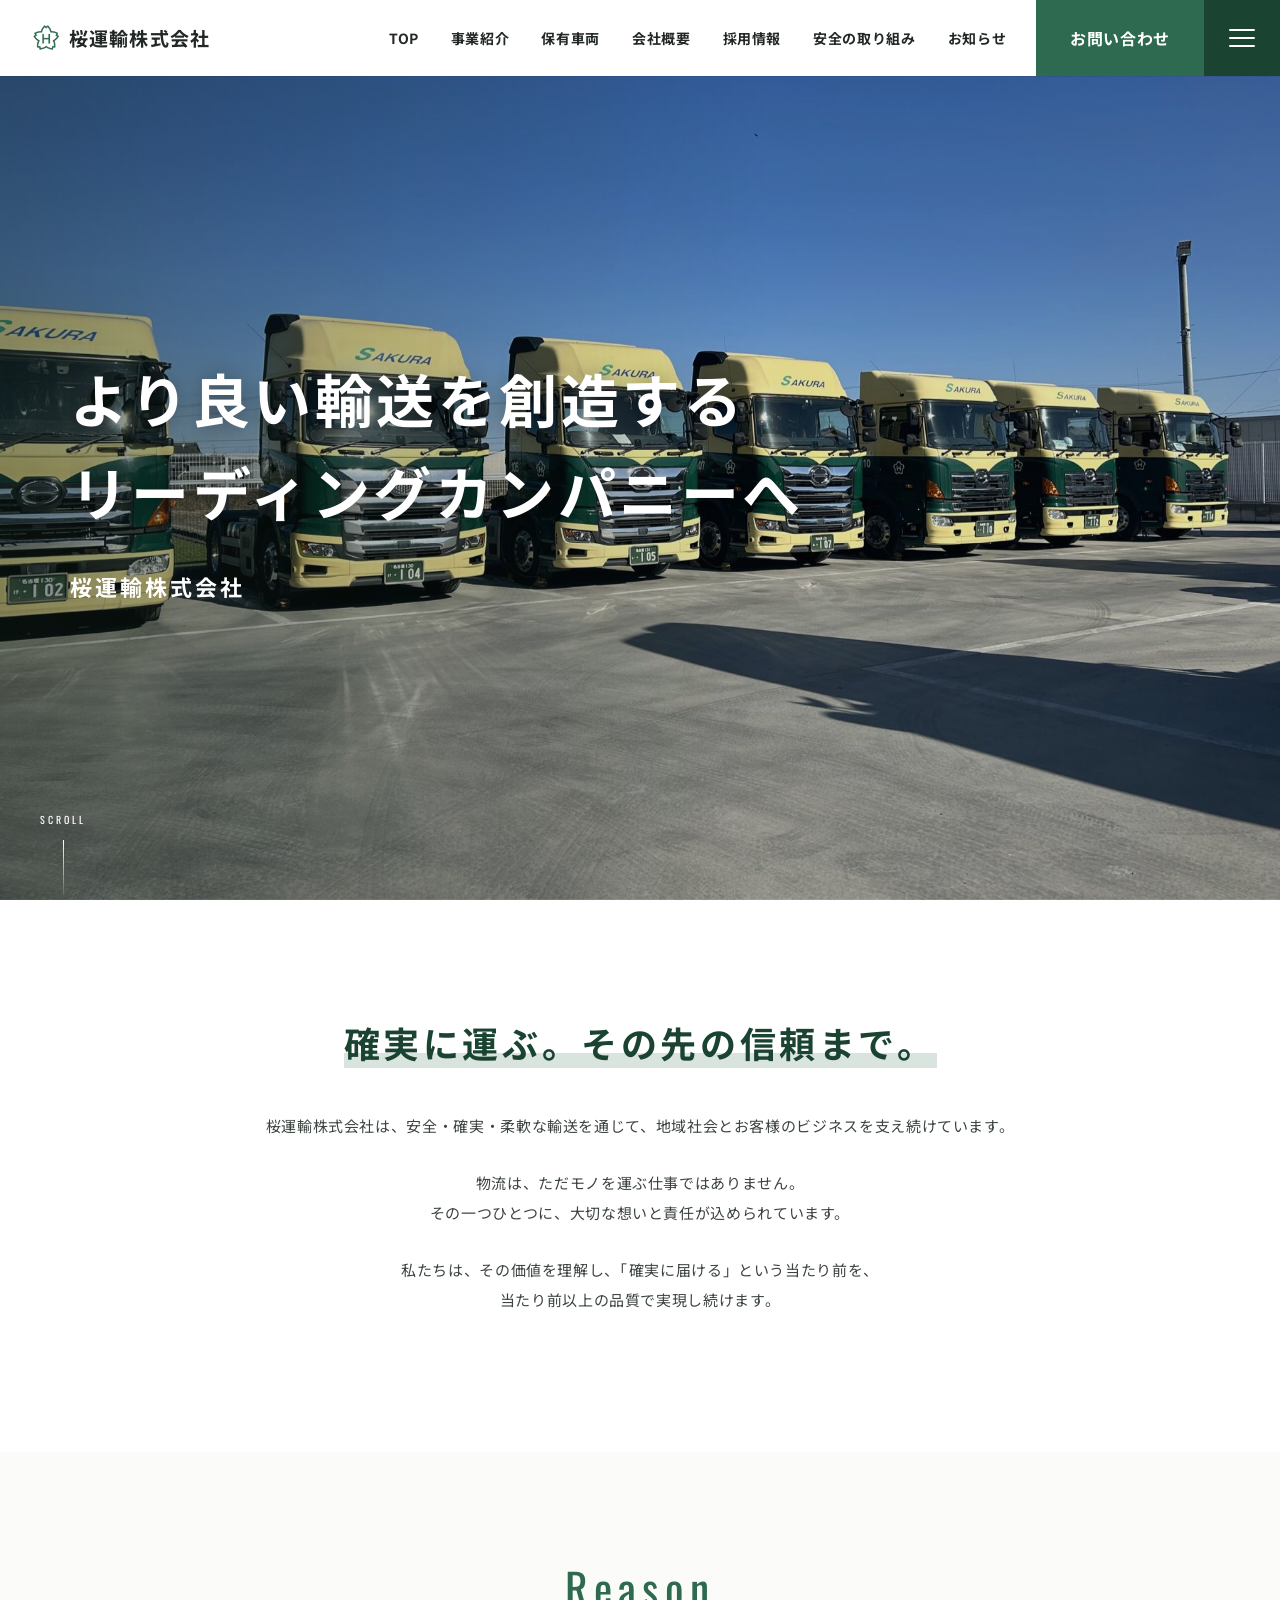
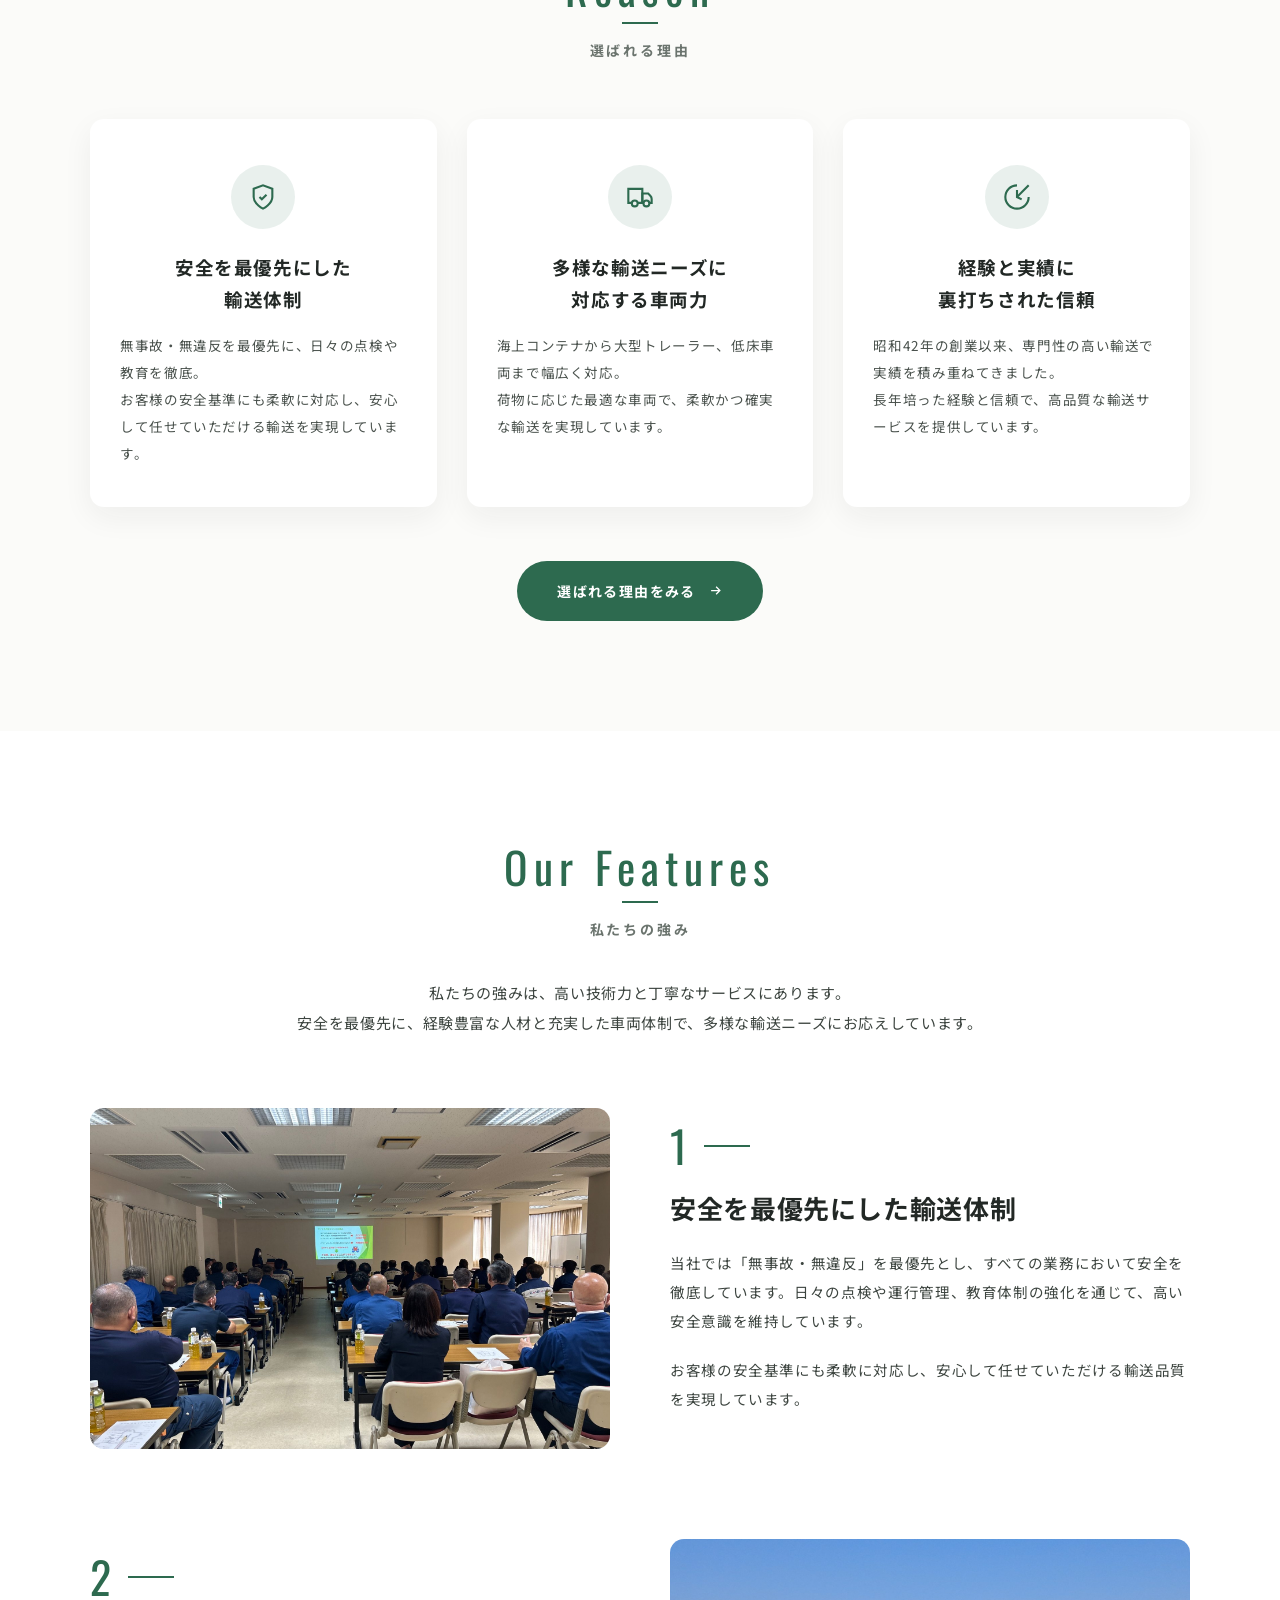
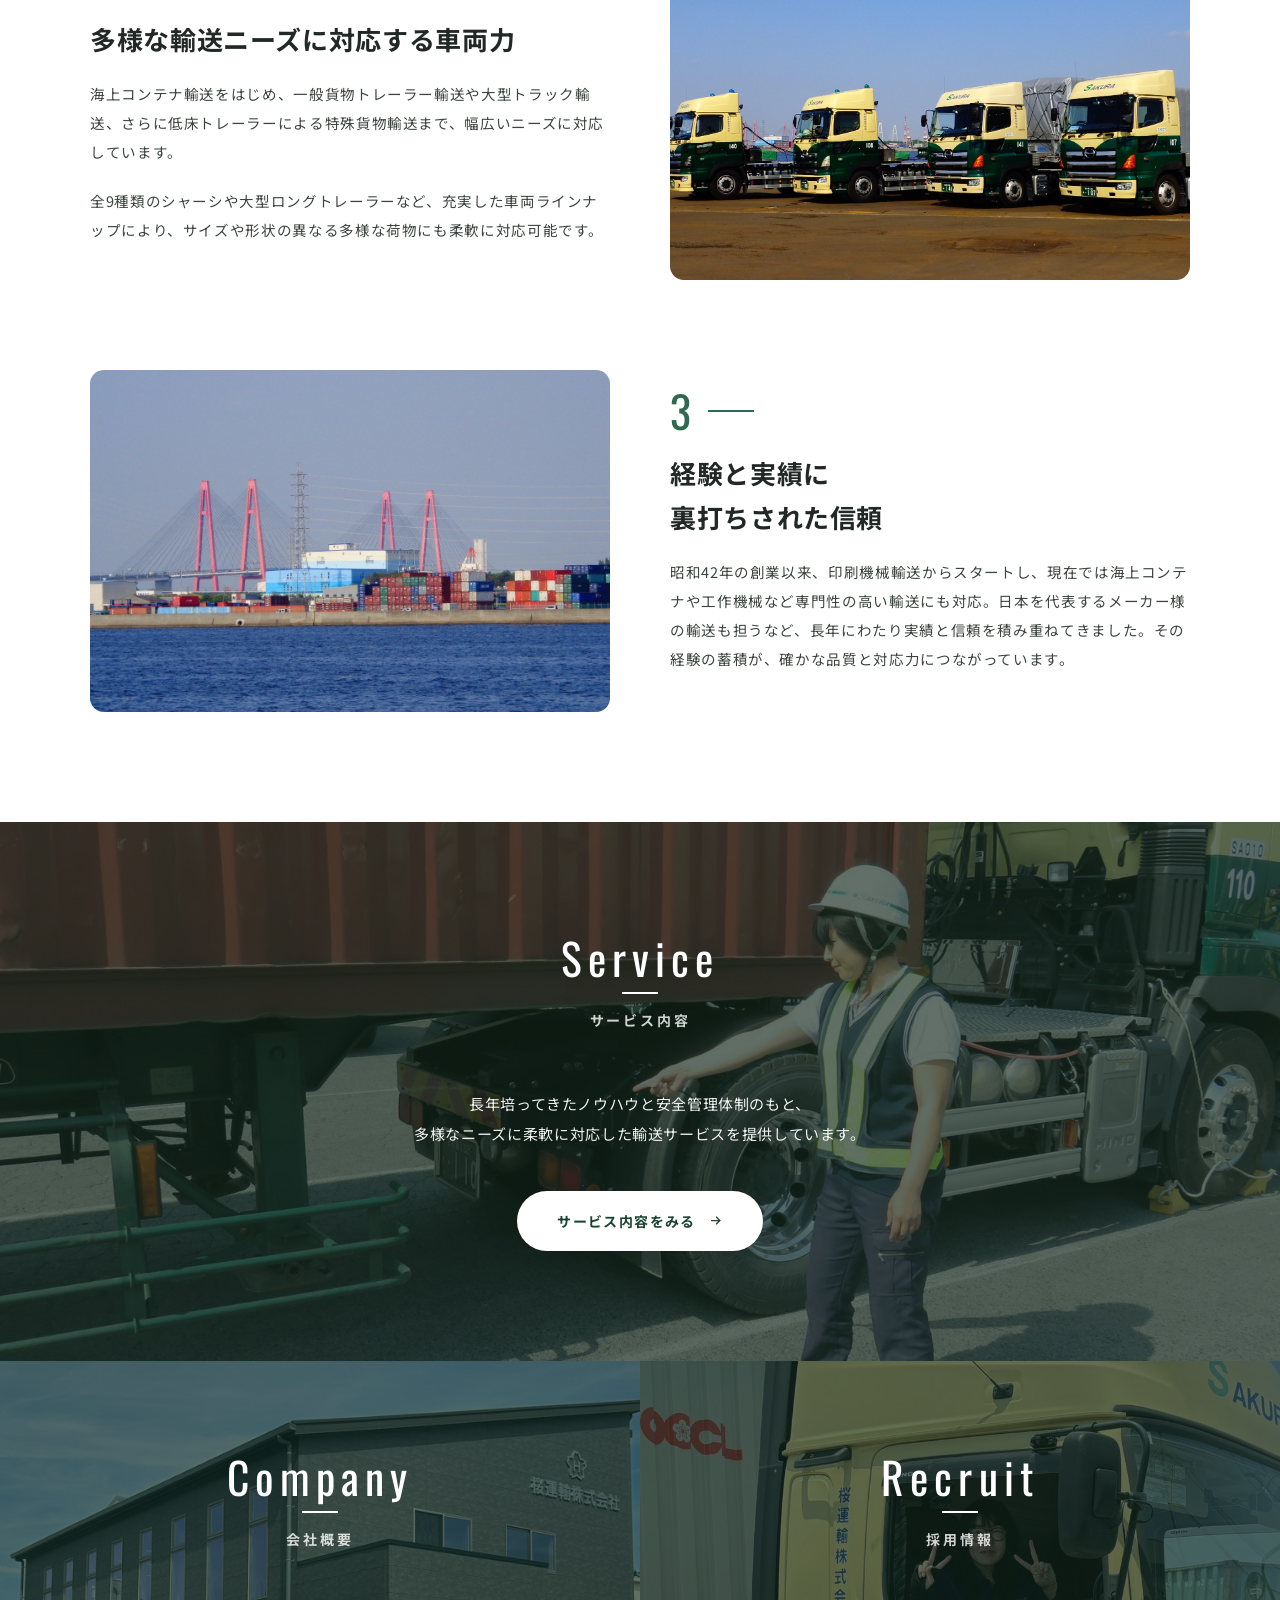
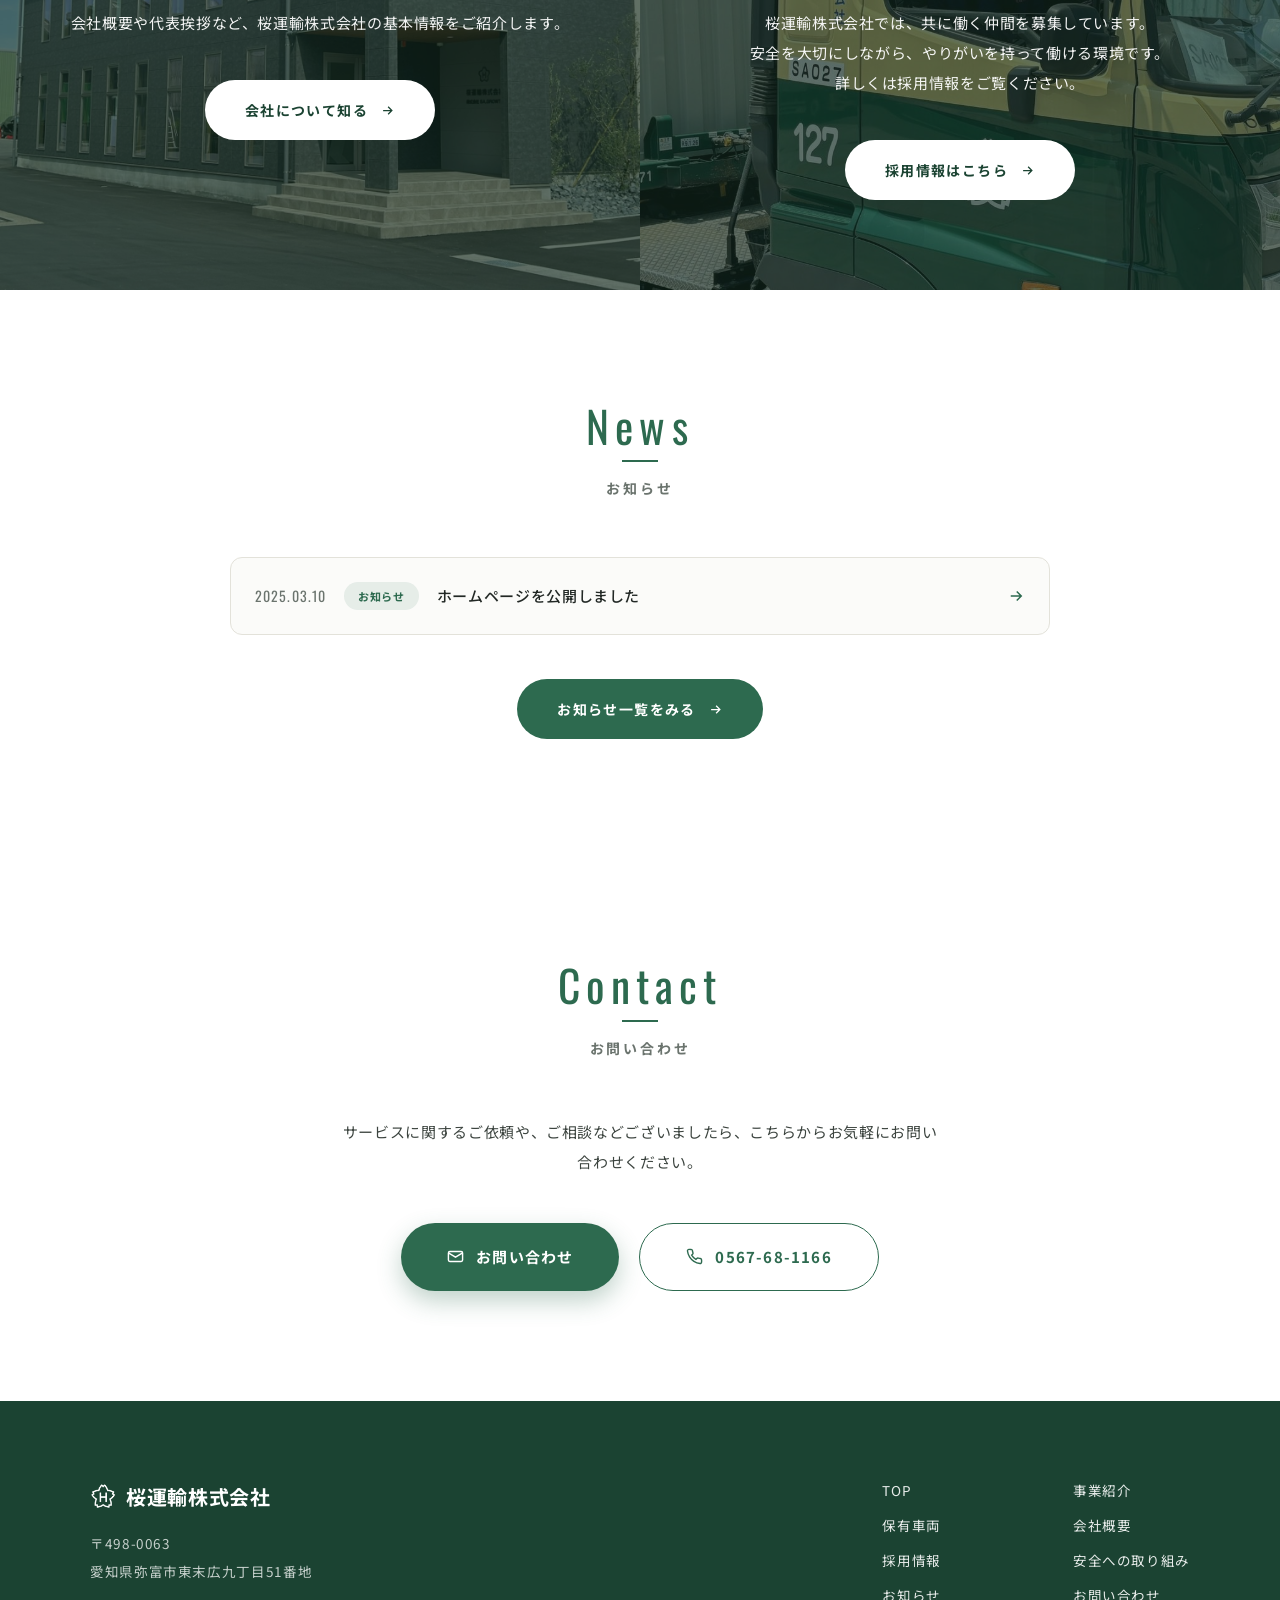
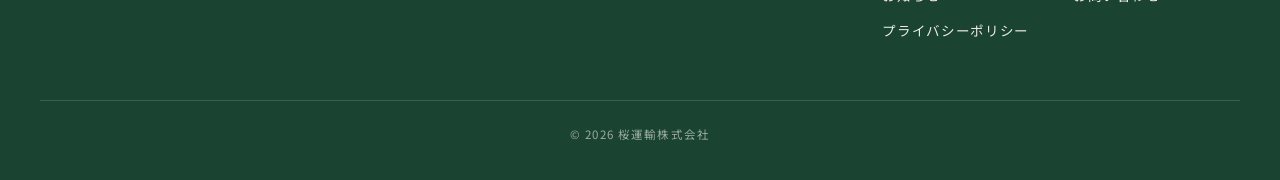
==== index.html @ 13b061db "お知らせSEO最適化・プライバシーポリシー・お問い合わせフォーム連携を追加 - お知らせを個別記事ページ化（news/）し、NewsArticle構造化データを付与 - news.htmlを記事一覧に" ====
<!DOCTYPE html>
<html lang="ja">
<head>
<meta charset="UTF-8">
<meta name="viewport" content="width=device-width, initial-scale=1.0">
<meta name="description" content="愛知県弥富市の桜運輸株式会社。海上コンテナ輸送を中心に、特殊輸送・トレーラー輸送・ミキサー輸送まで、安全・確実な輸送サービスを提供します。">
<link rel="icon" type="image/png" href="assets/img/logo_sakura.png">
<title>桜運輸株式会社｜愛知県弥富市の海上コンテナ・貨物輸送</title>
<link rel="preconnect" href="https://fonts.googleapis.com">
<link rel="preconnect" href="https://fonts.gstatic.com" crossorigin>
<link href="https://fonts.googleapis.com/css2?family=Noto+Sans+JP:wght@400;500;700&family=Oswald:wght@400;500&display=swap" rel="stylesheet">
<!-- ▼SEO：ドメイン確定後、https://sakura-unyu.co.jp を実ドメインに一括置換してください -->
<link rel="canonical" href="https://sakura-unyu.co.jp/">
<meta property="og:type" content="website">
<meta property="og:site_name" content="桜運輸株式会社">
<meta property="og:title" content="桜運輸株式会社｜愛知県弥富市の海上コンテナ・貨物輸送">
<meta property="og:description" content="愛知県弥富市の桜運輸株式会社。海上コンテナ輸送を中心に、特殊輸送・トレーラー輸送・ミキサー輸送まで、安全・確実な輸送サービスを提供します。">
<meta property="og:url" content="https://sakura-unyu.co.jp/">
<meta property="og:image" content="https://sakura-unyu.co.jp/assets/img/slide1.jpg">
<meta name="twitter:card" content="summary_large_image">
<script type="application/ld+json">
{
  "@context": "https://schema.org",
  "@type": "LocalBusiness",
  "@id": "https://sakura-unyu.co.jp/#business",
  "name": "桜運輸株式会社",
  "alternateName": "SAKURA TRANSPORT",
  "url": "https://sakura-unyu.co.jp/",
  "logo": "https://sakura-unyu.co.jp/assets/img/logo_sakura.png",
  "image": "https://sakura-unyu.co.jp/assets/img/slide1.jpg",
  "telephone": "+81-567-68-1166",
  "foundingDate": "1967-05",
  "description": "愛知県弥富市の運送会社。海上コンテナ輸送を中心に、特殊輸送・トレーラー輸送・コンクリートミキサー輸送まで、安全・確実な輸送サービスを提供します。",
  "address": {
    "@type": "PostalAddress",
    "postalCode": "498-0063",
    "addressRegion": "愛知県",
    "addressLocality": "弥富市",
    "streetAddress": "東末広九丁目51番地",
    "addressCountry": "JP"
  },
  "areaServed": ["東海", "関東", "関西"],
  "knowsAbout": ["海上コンテナ輸送", "トレーラー輸送", "一般貨物輸送", "コンクリートミキサー輸送"]
}
</script>
<script type="application/ld+json">
{
  "@context": "https://schema.org",
  "@type": "WebSite",
  "name": "桜運輸株式会社",
  "url": "https://sakura-unyu.co.jp/"
}
</script>
<style>
:root{
  --green:#2d6a4f;
  --green-deep:#1b4332;
  --ink:#222825;
  --gray:#6b746e;
  --bg:#fbfbf9;
  --sans:"Noto Sans JP","Hiragino Kaku Gothic ProN",sans-serif;
  --en:"Oswald",sans-serif;
}
*{margin:0;padding:0;box-sizing:border-box}
html{scroll-behavior:smooth}
body{font-family:var(--sans);color:var(--ink);background:var(--bg);line-height:2;letter-spacing:.04em;overflow-x:hidden}
img{max-width:100%;display:block}
a{color:inherit;text-decoration:none}
ul{list-style:none}

/* ============ 読み込み時のオープニング演出 ============
   写真7枚の高速モンタージュ → 桜マーク＋社名の文字アニメ → 上へスライドして本編へ
   （--t はロゴ演出の開始時刻。2回目以降は .op-short で写真を飛ばして短縮再生） */
.opening{--t:3.85s;position:fixed;inset:0;z-index:1000;background:var(--green-deep);display:grid;place-items:center;overflow:hidden;cursor:pointer;transition:transform .9s cubic-bezier(.77,0,.18,1) .15s}
.opening.done{transform:translateY(-100%)}
.op-slides{position:absolute;inset:0}
.op-slides img{position:absolute;inset:0;width:100%;height:100%;object-fit:cover;opacity:0;animation:op-cut .62s cubic-bezier(.3,0,.4,1) both}
.op-slides::after{content:"";position:absolute;inset:0;background:rgba(10,25,17,.3)}
.op-slides img:nth-child(1){animation-delay:.15s}
.op-slides img:nth-child(2){animation-delay:.65s}
.op-slides img:nth-child(3){animation-delay:1.15s}
.op-slides img:nth-child(4){animation-delay:1.65s}
.op-slides img:nth-child(5){animation-delay:2.15s}
.op-slides img:nth-child(6){animation-delay:2.65s}
.op-slides img:nth-child(7){animation-delay:3.15s}
@keyframes op-cut{0%{opacity:0;transform:scale(1.07)}12%{opacity:1}88%{opacity:1;transform:scale(1)}100%{opacity:0}}
.op-brand{position:relative;z-index:2;text-align:center;color:#fff}
.op-mark{width:clamp(72px,10vw,110px);height:auto;margin:0 auto 18px;opacity:0;animation:op-mark .8s cubic-bezier(.34,1.45,.4,1) calc(var(--t)) both}
@keyframes op-mark{from{opacity:0;transform:scale(.2) rotate(-150deg)}to{opacity:1;transform:scale(1) rotate(0deg)}}
.op-brand .en{font-family:var(--en);font-size:13px;letter-spacing:.55em;display:block;margin-bottom:12px;color:rgba(255,255,255,.75);opacity:0;animation:op-en 1s calc(var(--t) + .85s) both}
@keyframes op-en{from{opacity:0;letter-spacing:.95em}to{opacity:1;letter-spacing:.55em}}
.op-brand .ja{font-size:clamp(24px,3.6vw,38px);font-weight:700;letter-spacing:.18em;display:block;overflow:hidden}
.op-brand .ja i{font-style:normal;display:inline-block;transform:translateY(120%);animation:op-rise .7s cubic-bezier(.22,1,.36,1) both}
.op-brand .ja i:nth-child(1){animation-delay:calc(var(--t) + .30s)}
.op-brand .ja i:nth-child(2){animation-delay:calc(var(--t) + .37s)}
.op-brand .ja i:nth-child(3){animation-delay:calc(var(--t) + .44s)}
.op-brand .ja i:nth-child(4){animation-delay:calc(var(--t) + .51s)}
.op-brand .ja i:nth-child(5){animation-delay:calc(var(--t) + .58s)}
.op-brand .ja i:nth-child(6){animation-delay:calc(var(--t) + .65s)}
.op-brand .ja i:nth-child(7){animation-delay:calc(var(--t) + .72s)}
@keyframes op-rise{to{transform:translateY(0)}}
.op-brand .bar{width:0;height:2px;background:#fff;margin:20px auto 0;animation:op-bar .9s cubic-bezier(.22,1,.36,1) calc(var(--t) + 1.15s) both}
@keyframes op-bar{to{width:150px}}
.opening.done .op-brand{animation:op-out .4s forwards}
@keyframes op-out{to{opacity:0}}
.op-skip{position:absolute;right:26px;bottom:22px;z-index:3;font-family:var(--en);font-size:10px;letter-spacing:.3em;color:rgba(255,255,255,.55);opacity:0;animation:op-en 1s 1.2s forwards}
/* 同一セッション2回目以降：写真モンタージュを省略した短縮版 */
.opening.op-short{--t:.15s}
.opening.op-short .op-slides{display:none}

/* ============ ページ遷移カーテン ============ */
.curtain{position:fixed;inset:0;z-index:990;pointer-events:none;display:grid;place-items:center}
.curtain::before{content:"";position:absolute;inset:0;background:var(--green-deep);transform:scaleY(0);transform-origin:bottom}
.curtain .mark{position:relative;color:#fff;font-size:26px;font-weight:700;letter-spacing:.3em;opacity:0}
.curtain.play{pointer-events:auto}
.curtain.play::before{animation:cur-in .55s cubic-bezier(.77,0,.18,1) forwards,cur-out .55s cubic-bezier(.77,0,.18,1) .75s forwards}
.curtain.play .mark{animation:mark-in .4s .35s forwards,op-out .3s .85s forwards}
@keyframes cur-in{to{transform:scaleY(1);transform-origin:bottom}}
@keyframes cur-out{from{transform:scaleY(1);transform-origin:top}to{transform:scaleY(0);transform-origin:top}}
@keyframes mark-in{from{opacity:0;transform:translateY(14px)}to{opacity:1;transform:none}}

/* ============ ヘッダー（元と同じ白ヘッダー＋動きだけ追加） ============ */
.header{position:fixed;top:0;left:0;right:0;z-index:100;display:flex;align-items:center;justify-content:space-between;background:#fff;height:76px;padding-left:32px;box-shadow:0 1px 0 rgba(0,0,0,.06);transform:translateY(-100%);transition:height .35s}
body.loaded .header{animation:hd-in .7s cubic-bezier(.22,1,.36,1) .75s forwards}
@keyframes hd-in{to{transform:none}}
.header.shrink{height:62px}
.brand{font-size:19px;font-weight:700;letter-spacing:.06em}
.gnav{display:flex;align-items:center;height:100%}
.gnav a:not(.cta){font-size:14px;font-weight:700;padding:0 16px;position:relative;height:100%;display:flex;align-items:center;transition:color .3s}
.gnav a:not(.cta)::after{content:"";position:absolute;left:16px;right:16px;bottom:16px;height:2px;background:var(--green);transform:scaleX(0);transform-origin:right;transition:transform .35s cubic-bezier(.22,1,.36,1)}
.gnav a:not(.cta):hover{color:var(--green)}
.gnav a:not(.cta):hover::after{transform:scaleX(1);transform-origin:left}
.gnav .cta{display:flex;align-items:center;height:100%;background:var(--green);color:#fff;font-weight:700;padding:0 34px;margin-left:14px;position:relative;overflow:hidden}
.gnav .cta span{position:relative;z-index:1}
.gnav .cta::before{content:"";position:absolute;inset:0;background:var(--green-deep);transform:scaleX(0);transform-origin:right;transition:transform .4s cubic-bezier(.22,1,.36,1)}
.gnav .cta:hover::before{transform:scaleX(1);transform-origin:left}
@media(max-width:1080px){.gnav a:not(.cta){display:none}}

/* ============ ハンバーガーメニュー（全画面ドロワー） ============ */
.menu-btn{width:76px;height:100%;flex:0 0 auto;background:var(--green-deep);border:none;cursor:pointer;position:relative;z-index:210;display:grid;place-items:center}
.menu-btn .bars{width:26px;height:18px;position:relative}
.menu-btn .bars span{position:absolute;left:0;width:100%;height:2px;background:#fff;border-radius:2px;transition:transform .35s cubic-bezier(.22,1,.36,1),opacity .25s,top .35s}
.menu-btn .bars span:nth-child(1){top:0}
.menu-btn .bars span:nth-child(2){top:8px}
.menu-btn .bars span:nth-child(3){top:16px}
body.menu-open .menu-btn .bars span:nth-child(1){top:8px;transform:rotate(45deg)}
body.menu-open .menu-btn .bars span:nth-child(2){opacity:0}
body.menu-open .menu-btn .bars span:nth-child(3){top:8px;transform:rotate(-45deg)}
.mnav{position:fixed;inset:0;z-index:205;background:var(--green-deep);display:grid;place-items:center;opacity:0;pointer-events:none;transition:opacity .45s}
body.menu-open .mnav{opacity:1;pointer-events:auto}
.mnav nav{display:grid;grid-template-columns:repeat(2,auto);gap:30px 72px;font-size:18px;font-weight:700;color:#fff;letter-spacing:.06em}
.mnav nav a{opacity:0;transform:translateY(16px);transition:opacity .5s cubic-bezier(.22,1,.36,1),transform .5s cubic-bezier(.22,1,.36,1),color .3s}
body.menu-open .mnav nav a{opacity:1;transform:none}
.mnav nav a:nth-child(2n){transition-delay:.08s}
.mnav nav a:hover{color:#9fd4b4}
@media(max-width:480px){.mnav nav{gap:24px 44px;font-size:16px}}

/* ============ ヒーロー（元と同じ写真・同じコピー） ============ */
.hero{position:relative;height:100svh;min-height:600px;overflow:hidden;display:flex;align-items:center}
.hero__bg{position:absolute;inset:0;background:url("assets/img/slide1.jpg") center/cover no-repeat;transform:scale(1.12)}
body.loaded .hero__bg{animation:kenburns 8s cubic-bezier(.22,1,.36,1) .6s forwards}
@keyframes kenburns{to{transform:scale(1)}}
.hero::after{content:"";position:absolute;inset:0;background:linear-gradient(to right,rgba(15,30,22,.5),rgba(15,30,22,.12) 60%)}
.hero__inner{position:relative;z-index:2;color:#fff;padding:60px 40px 0;max-width:1220px;margin:0 auto;width:100%}
.hero h1{font-size:clamp(30px,4.8vw,58px);font-weight:700;line-height:1.6;letter-spacing:.06em;text-shadow:0 2px 22px rgba(0,0,0,.4)}
.hero h1 .line{display:block;overflow:hidden}
.hero h1 .line span{display:inline-block;transform:translateY(112%);}
body.loaded .hero h1 .line:nth-child(1) span{animation:rise 1s cubic-bezier(.22,1,.36,1) 1.05s forwards}
body.loaded .hero h1 .line:nth-child(2) span{animation:rise 1s cubic-bezier(.22,1,.36,1) 1.22s forwards}
@keyframes rise{to{transform:translateY(0)}}
.hero__co{margin-top:26px;font-size:clamp(16px,1.8vw,22px);font-weight:700;letter-spacing:.14em;opacity:0}
body.loaded .hero__co{animation:fade-up 1s 1.6s forwards}
@keyframes fade-up{from{opacity:0;transform:translateY(18px)}to{opacity:1;transform:none}}
.hero__scroll{position:absolute;left:40px;bottom:0;z-index:3;color:#fff;font-family:var(--en);font-size:10px;letter-spacing:.3em;display:flex;flex-direction:column;align-items:center;gap:10px;opacity:0}
body.loaded .hero__scroll{animation:fade-up 1s 2s forwards}
.hero__scroll::after{content:"";width:1px;height:60px;background:linear-gradient(#fff,transparent);animation:scr 2.2s 2s infinite}
@keyframes scr{0%{transform:scaleY(0);transform-origin:top}45%{transform:scaleY(1);transform-origin:top}55%{transform:scaleY(1);transform-origin:bottom}100%{transform:scaleY(0);transform-origin:bottom}}

/* ============ 共通 ============ */
.section{padding:110px 40px}
.wrap{max-width:1100px;margin:0 auto}
.label{text-align:center;margin-bottom:54px}
.label .en{font-family:var(--en);font-size:clamp(30px,3.4vw,44px);letter-spacing:.14em;color:var(--green);display:block;line-height:1.2}
.label .ja{font-size:14px;font-weight:700;letter-spacing:.2em;color:var(--gray);display:inline-block;margin-top:8px;position:relative;padding-top:14px}
.label .ja::before{content:"";position:absolute;top:0;left:50%;transform:translateX(-50%);width:36px;height:2px;background:var(--green)}
.more{display:inline-flex;align-items:center;gap:12px;font-size:14px;font-weight:700;letter-spacing:.1em;color:#fff;background:var(--green);padding:16px 40px;border-radius:999px;position:relative;overflow:hidden;transition:box-shadow .3s,transform .3s}
.more:hover{transform:translateY(-3px);box-shadow:0 12px 26px rgba(45,106,79,.35)}
.more .ic{display:inline-flex;transition:transform .3s}
.more:hover .ic{transform:translateX(5px)}
.more svg{width:15px;height:15px}
/* スクロール連動表示 */
.rev{opacity:0;transform:translateY(38px);transition:opacity 1s cubic-bezier(.22,1,.36,1),transform 1s cubic-bezier(.22,1,.36,1)}
.rev.on{opacity:1;transform:none}
.rev.d1{transition-delay:.14s}.rev.d2{transition-delay:.28s}.rev.d3{transition-delay:.42s}

/* ============ メッセージ（元の文章そのまま） ============ */
.message{text-align:center;background:#fff}
.message h2{font-size:clamp(24px,3vw,36px);font-weight:700;letter-spacing:.1em;line-height:1.8;margin-bottom:36px;color:var(--green-deep)}
.message h2 .u{background:linear-gradient(transparent 72%,rgba(45,106,79,.18) 72%)}
.message p{font-size:15px;color:#3c443f;max-width:760px;margin:0 auto 1.8em}

/* ============ Reason（元の3項目そのまま） ============ */
.reason{background:var(--bg)}
.reason__grid{display:grid;grid-template-columns:repeat(3,1fr);gap:30px;margin-bottom:54px}
.rcard{background:#fff;border-radius:14px;padding:46px 30px 40px;text-align:center;box-shadow:0 10px 30px rgba(34,40,37,.06);transition:transform .45s cubic-bezier(.22,1,.36,1),box-shadow .45s}
.rcard:hover{transform:translateY(-10px);box-shadow:0 24px 48px rgba(34,40,37,.12)}
.rcard .ic{width:64px;height:64px;margin:0 auto 22px;border-radius:50%;background:rgba(45,106,79,.1);display:grid;place-items:center;color:var(--green);transition:background .4s,color .4s,transform .5s}
.rcard:hover .ic{background:var(--green);color:#fff;transform:rotateY(180deg)}
.rcard .ic svg{width:28px;height:28px}
.rcard h3{font-size:18.5px;font-weight:700;line-height:1.75;margin-bottom:16px}
.rcard p{font-size:13.5px;color:#4a524d;text-align:left}
@media(max-width:900px){.reason__grid{grid-template-columns:1fr}}

/* ============ Our Features（元の文章そのまま・番号付き） ============ */
.features{background:#fff}
.features .lead{text-align:center;font-size:15px;color:#3c443f;max-width:720px;margin:-20px auto 70px}
.feature{display:grid;grid-template-columns:1fr 1fr;gap:60px;align-items:center;margin-bottom:90px}
.feature:last-child{margin-bottom:0}
.feature .img{overflow:hidden;border-radius:14px;position:relative}
.feature .img img{aspect-ratio:16/10.5;object-fit:cover;transition:transform 1.1s cubic-bezier(.22,1,.36,1)}
.feature:hover .img img{transform:scale(1.06)}
.feature.alt .img{order:2}
.feature .no{display:flex;align-items:center;gap:16px;margin-bottom:18px}
.feature .no .n{font-family:var(--en);font-size:44px;color:var(--green);line-height:1}
.feature .no::after{content:"";flex:0 0 46px;height:2px;background:var(--green)}
.feature h3{font-size:clamp(20px,2.2vw,26px);font-weight:700;line-height:1.7;margin-bottom:18px}
.feature p{font-size:14.5px;color:#3c443f;margin-bottom:1.4em}
@media(max-width:900px){.feature{grid-template-columns:1fr;gap:30px}.feature.alt .img{order:0}}

/* ============ Service / Company / Recruit（元の構成＝紹介文＋リンクのみ） ============ */
.banner{position:relative;color:#fff;overflow:hidden}
.banner .bg{position:absolute;inset:0;background-size:cover;background-position:center;transform:scale(1.08);transition:transform 1.4s cubic-bezier(.22,1,.36,1)}
.banner:hover .bg{transform:scale(1.02)}
.banner::after{content:"";position:absolute;inset:0;background:rgba(18,38,28,.66)}
.banner .in{position:relative;z-index:2;text-align:center;padding:110px 40px;max-width:820px;margin:0 auto}
.banner .label .en{color:#fff}
.banner .label .ja{color:rgba(255,255,255,.8)}
.banner .label .ja::before{background:#fff}
.banner p{font-size:15px;margin-bottom:42px;color:rgba(255,255,255,.94)}
.banner .more{background:#fff;color:var(--green-deep)}
.banner .more:hover{box-shadow:0 12px 26px rgba(0,0,0,.3)}
.banner--service .bg{background-image:url("assets/img/top_container.jpg")}
.banner--company .bg{background-image:url("assets/img/office.jpg")}
.banner--recruit .bg{background-image:url("assets/img/top_driver127.jpg");background-position:center 30%}
.duo2{display:grid;grid-template-columns:1fr 1fr}
.duo2 .banner .in{padding:90px 40px}
@media(max-width:820px){.duo2{grid-template-columns:1fr}}

/* ============ Contact（元の内容そのまま） ============ */
.contact{background:#fff;text-align:center}
.contact p.lead{max-width:600px;margin:0 auto 46px;font-size:15px;color:#3c443f}
.contact__btns{display:flex;justify-content:center;gap:20px;flex-wrap:wrap}
.btn{display:inline-flex;align-items:center;gap:12px;padding:18px 46px;font-size:15px;font-weight:700;letter-spacing:.08em;border-radius:999px;transition:transform .3s,box-shadow .3s,background .3s,color .3s}
.btn:hover{transform:translateY(-3px)}
.btn--fill{background:var(--green);color:#fff;box-shadow:0 10px 24px rgba(45,106,79,.3)}
.btn--fill:hover{background:var(--green-deep)}
.btn--line{border:1.5px solid var(--green);color:var(--green)}
.btn--line:hover{background:rgba(45,106,79,.07)}
.btn svg{width:17px;height:17px}

/* ============ フッター（元の項目そのまま） ============ */
.footer{background:var(--green-deep);color:rgba(255,255,255,.9);padding:76px 40px 34px}
.footer .wrap{display:flex;justify-content:space-between;gap:44px;flex-wrap:wrap}
.footer .name{font-size:20px;font-weight:700;color:#fff;margin-bottom:12px}
.footer address{font-style:normal;font-size:13.5px;line-height:2.1;color:rgba(255,255,255,.75)}
.footer nav{display:grid;grid-template-columns:repeat(2,auto);gap:8px 44px;font-size:13.5px}
.footer nav a{position:relative;transition:opacity .3s}
.footer nav a:hover{opacity:.7}
.footer .copy{margin-top:56px;padding-top:22px;border-top:1px solid rgba(255,255,255,.15);text-align:center;font-size:11.5px;letter-spacing:.1em;color:rgba(255,255,255,.55)}

/* スマホでヘッダーが折り返さないよう微調整 */
@media(max-width:520px){.brand{font-size:14.5px}.gnav .cta{padding:0 16px;font-size:12.5px}.header{padding-left:16px}.menu-btn{width:60px}}

/* ヘッダーロゴ＋ボタン密着レイアウト */
.header{justify-content:flex-start}
.gnav{margin-left:auto}
.brand{display:flex;align-items:center;gap:9px}
.brand img{width:28px;height:auto;flex:0 0 auto}

/* スマホ: ヒーローの見出しがフレーズ単位で1行に収まるよう調整 */
@media(max-width:480px){
  .hero__inner{padding:60px 22px 0}
  .hero h1{font-size:clamp(19px,5.9vw,26px);line-height:1.8;letter-spacing:.04em}
  .hero__co{font-size:14px}
  .hero__scroll{left:22px}
}

/* メニュー展開中はヘッダー（×ボタン含む）を前面に出す */
body.menu-open .header{z-index:220}
/* カーテン・フッターの白ロゴ */
.curtain .mark{display:flex;flex-direction:column;align-items:center;gap:16px}
.curtain .mark img{width:54px;height:auto}
.footer .name{display:flex;align-items:center;gap:10px}
.footer .name img{width:26px;height:auto}

/* ============ トップのお知らせ（新着） ============ */
.news{background:#fff}
.hnews{display:flex;align-items:center;gap:18px;max-width:820px;margin:0 auto;padding:24px 24px;border:1px solid #e3e2da;border-radius:12px;background:var(--bg);transition:box-shadow .35s cubic-bezier(.22,1,.36,1),transform .35s cubic-bezier(.22,1,.36,1),border-color .35s}
.hnews:hover{transform:translateY(-3px);box-shadow:0 14px 30px rgba(34,40,37,.09);border-color:transparent}
.hnews__date{font-family:var(--en);font-size:14px;letter-spacing:.08em;color:var(--gray);flex:0 0 auto}
.hnews__cat{font-size:11px;font-weight:700;color:var(--green);background:rgba(45,106,79,.1);border-radius:999px;padding:3px 14px;flex:0 0 auto}
.hnews__ttl{font-size:15px;font-weight:500;line-height:1.6;flex:1 1 auto;transition:color .3s}
.hnews:hover .hnews__ttl{color:var(--green)}
.hnews__arw{color:var(--green);flex:0 0 auto;display:flex;transition:transform .3s}
.hnews:hover .hnews__arw{transform:translateX(4px)}
.hnews__arw svg{width:18px;height:18px}
@media(max-width:640px){.hnews{flex-wrap:wrap;gap:10px 14px}.hnews__ttl{flex:1 1 100%;order:3}}
</style>
</head>
<body>

<!-- オープニング演出（写真モンタージュ→ロゴ。クリックでスキップ） -->
<div class="opening" id="opening" title="クリックでスキップ">
  <div class="op-slides" aria-hidden="true">
    <img src="assets/img/slide1.jpg" alt="">
    <img src="assets/img/top_container.jpg" alt="">
    <img src="assets/img/top_trucks1.jpg" alt="">
    <img src="assets/img/top_driver113.jpg" alt="">
    <img src="assets/img/slide3.jpg" alt="">
    <img src="assets/img/slide2.jpg" alt="">
    <img src="assets/img/office.jpg" alt="">
  </div>
  <div class="op-brand">
    <img class="op-mark" src="assets/img/logo_sakura_white.png" alt="桜運輸のロゴマーク">
    <span class="en">SAKURA TRANSPORT</span>
    <span class="ja"><i>桜</i><i>運</i><i>輸</i><i>株</i><i>式</i><i>会</i><i>社</i></span>
    <div class="bar"></div>
  </div>
  <span class="op-skip">CLICK TO SKIP</span>
</div>

<!-- ページ遷移カーテン -->
<div class="curtain" id="curtain"><span class="mark"><img src="assets/img/logo_sakura_white.png" alt="">桜運輸株式会社</span></div>

<header class="header" id="header">
  <a class="brand" href="index.html" data-transition><img src="assets/img/logo_sakura_green.png" alt="桜運輸のロゴ">桜運輸株式会社</a>
  <nav class="gnav">
    <a href="index.html" data-transition>TOP</a>
    <a href="our_business.html" data-transition>事業紹介</a>
    <a href="vehicle.html" data-transition>保有車両</a>
    <a href="company.html" data-transition>会社概要</a>
    <a href="recruit.html" data-transition>採用情報</a>
    <a href="safety.html" data-transition>安全の取り組み</a>
    <a href="news.html" data-transition>お知らせ</a>
    <a class="cta" href="contact.html" data-transition><span>お問い合わせ</span></a>
  </nav>
  <button class="menu-btn" id="menuBtn" aria-label="メニューを開く"><span class="bars"><span></span><span></span><span></span></span></button>
</header>

<div class="mnav" id="mnav">
  <nav>
    <a href="index.html" data-transition>TOP</a><a href="our_business.html" data-transition>事業紹介</a>
    <a href="vehicle.html" data-transition>保有車両</a><a href="company.html" data-transition>会社概要</a>
    <a href="recruit.html" data-transition>採用情報</a><a href="safety.html" data-transition>安全への取り組み</a>
    <a href="news.html" data-transition>お知らせ</a><a href="contact.html" data-transition>お問い合わせ</a>
  </nav>
</div>

<section class="hero">
  <div class="hero__bg"></div>
  <div class="hero__inner">
    <h1>
      <span class="line"><span>より良い輸送を創造する</span></span>
      <span class="line"><span>リーディングカンパニーへ</span></span>
    </h1>
    <div class="hero__co">桜運輸株式会社</div>
  </div>
  <div class="hero__scroll">SCROLL</div>
</section>

<section class="section message">
  <div class="wrap">
    <h2 class="rev"><span class="u">確実に運ぶ。その先の信頼まで。</span></h2>
    <p class="rev d1">桜運輸株式会社は、安全・確実・柔軟な輸送を通じて、地域社会とお客様のビジネスを支え続けています。</p>
    <p class="rev d2">物流は、ただモノを運ぶ仕事ではありません。<br>その一つひとつに、大切な想いと責任が込められています。</p>
    <p class="rev d3">私たちは、その価値を理解し、「確実に届ける」という当たり前を、<br>当たり前以上の品質で実現し続けます。</p>
  </div>
</section>

<section class="section reason">
  <div class="wrap">
    <div class="label rev"><span class="en">Reason</span><span class="ja">選ばれる理由</span></div>
    <div class="reason__grid">
      <div class="rcard rev">
        <div class="ic"><svg viewBox="0 0 24 24" fill="none" stroke="currentColor" stroke-width="1.8"><path d="M12 22s8-4 8-10V5l-8-3-8 3v7c0 6 8 10 8 10Z"/><path d="m9 12 2 2 4-4"/></svg></div>
        <h3>安全を最優先にした<br>輸送体制</h3>
        <p>無事故・無違反を最優先に、日々の点検や教育を徹底。<br>お客様の安全基準にも柔軟に対応し、安心して任せていただける輸送を実現しています。</p>
      </div>
      <div class="rcard rev d1">
        <div class="ic"><svg viewBox="0 0 24 24" fill="none" stroke="currentColor" stroke-width="1.8"><path d="M10 17h4V5H2v12h3"/><path d="M20 17h2v-3.34a4 4 0 0 0-1.17-2.83L19 9h-5v8h1"/><circle cx="7.5" cy="17.5" r="2.5"/><circle cx="17.5" cy="17.5" r="2.5"/></svg></div>
        <h3>多様な輸送ニーズに<br>対応する車両力</h3>
        <p>海上コンテナから大型トレーラー、低床車両まで幅広く対応。<br>荷物に応じた最適な車両で、柔軟かつ確実な輸送を実現しています。</p>
      </div>
      <div class="rcard rev d2">
        <div class="ic"><svg viewBox="0 0 24 24" fill="none" stroke="currentColor" stroke-width="1.8"><path d="M12 2a10 10 0 1 0 10 10"/><path d="M12 6v6l4 2"/><path d="M22 2 12 12"/></svg></div>
        <h3>経験と実績に<br>裏打ちされた信頼</h3>
        <p>昭和42年の創業以来、専門性の高い輸送で実績を積み重ねてきました。<br>長年培った経験と信頼で、高品質な輸送サービスを提供しています。</p>
      </div>
    </div>
    <div class="rev" style="text-align:center">
      <a class="more" href="reason.html" data-transition>選ばれる理由をみる
        <span class="ic"><svg viewBox="0 0 24 24" fill="none" stroke="currentColor" stroke-width="2"><path d="M5 12h14M13 6l6 6-6 6"/></svg></span>
      </a>
    </div>
  </div>
</section>

<section class="section features">
  <div class="wrap">
    <div class="label rev"><span class="en">Our Features</span><span class="ja">私たちの強み</span></div>
    <p class="lead rev d1">私たちの強みは、高い技術力と丁寧なサービスにあります。<br>安全を最優先に、経験豊富な人材と充実した車両体制で、多様な輸送ニーズにお応えしています。</p>

    <div class="feature">
      <div class="img rev"><img src="assets/img/top_training.jpg" alt="安全を最優先にした輸送体制（社内安全教育の様子）"></div>
      <div class="rev d1">
        <div class="no"><span class="n">1</span></div>
        <h3>安全を最優先にした輸送体制</h3>
        <p>当社では「無事故・無違反」を最優先とし、すべての業務において安全を徹底しています。日々の点検や運行管理、教育体制の強化を通じて、高い安全意識を維持しています。</p>
        <p>お客様の安全基準にも柔軟に対応し、安心して任せていただける輸送品質を実現しています。</p>
      </div>
    </div>

    <div class="feature alt">
      <div class="img rev"><img src="assets/img/top_trucks1.jpg" alt="多様な輸送ニーズに対応する車両力（保有車両の並び）"></div>
      <div class="rev d1">
        <div class="no"><span class="n">2</span></div>
        <h3>多様な輸送ニーズに対応する車両力</h3>
        <p>海上コンテナ輸送をはじめ、一般貨物トレーラー輸送や大型トラック輸送、さらに低床トレーラーによる特殊貨物輸送まで、幅広いニーズに対応しています。</p>
        <p>全9種類のシャーシや大型ロングトレーラーなど、充実した車両ラインナップにより、サイズや形状の異なる多様な荷物にも柔軟に対応可能です。</p>
      </div>
    </div>

    <div class="feature">
      <div class="img rev"><img src="assets/img/slide2.jpg" alt="経験と実績に裏打ちされた信頼（名古屋港のコンテナターミナル）"></div>
      <div class="rev d1">
        <div class="no"><span class="n">3</span></div>
        <h3>経験と実績に<br>裏打ちされた信頼</h3>
        <p>昭和42年の創業以来、印刷機械輸送からスタートし、現在では海上コンテナや工作機械など専門性の高い輸送にも対応。日本を代表するメーカー様の輸送も担うなど、長年にわたり実績と信頼を積み重ねてきました。その経験の蓄積が、確かな品質と対応力につながっています。</p>
      </div>
    </div>
  </div>
</section>

<section class="banner banner--service">
  <div class="bg"></div>
  <div class="in">
    <div class="label rev"><span class="en">Service</span><span class="ja">サービス内容</span></div>
    <p class="rev d1">長年培ってきたノウハウと安全管理体制のもと、<br>多様なニーズに柔軟に対応した輸送サービスを提供しています。</p>
    <div class="rev d2">
      <a class="more" href="our_business.html" data-transition>サービス内容をみる
        <span class="ic"><svg viewBox="0 0 24 24" fill="none" stroke="currentColor" stroke-width="2"><path d="M5 12h14M13 6l6 6-6 6"/></svg></span>
      </a>
    </div>
  </div>
</section>

<section class="duo2">
  <div class="banner banner--company">
    <div class="bg"></div>
    <div class="in">
      <div class="label rev"><span class="en">Company</span><span class="ja">会社概要</span></div>
      <p class="rev d1">会社概要や代表挨拶など、桜運輸株式会社の基本情報をご紹介します。</p>
      <div class="rev d2">
        <a class="more" href="company.html" data-transition>会社について知る
          <span class="ic"><svg viewBox="0 0 24 24" fill="none" stroke="currentColor" stroke-width="2"><path d="M5 12h14M13 6l6 6-6 6"/></svg></span>
        </a>
      </div>
    </div>
  </div>
  <div class="banner banner--recruit">
    <div class="bg"></div>
    <div class="in">
      <div class="label rev"><span class="en">Recruit</span><span class="ja">採用情報</span></div>
      <p class="rev d1">桜運輸株式会社では、共に働く仲間を募集しています。<br>安全を大切にしながら、やりがいを持って働ける環境です。<br>詳しくは採用情報をご覧ください。</p>
      <div class="rev d2">
        <a class="more" href="recruit.html" data-transition>採用情報はこちら
          <span class="ic"><svg viewBox="0 0 24 24" fill="none" stroke="currentColor" stroke-width="2"><path d="M5 12h14M13 6l6 6-6 6"/></svg></span>
        </a>
      </div>
    </div>
  </div>
</section>

<section class="section news">
  <div class="wrap">
    <div class="label rev"><span class="en">News</span><span class="ja">お知らせ</span></div>
    <a class="hnews rev d1" href="news/2025-03-10-website-open.html" data-transition>
      <span class="hnews__date">2025.03.10</span>
      <span class="hnews__cat">お知らせ</span>
      <span class="hnews__ttl">ホームページを公開しました</span>
      <span class="hnews__arw"><svg viewBox="0 0 24 24" fill="none" stroke="currentColor" stroke-width="2"><path d="M5 12h14M13 6l6 6-6 6"/></svg></span>
    </a>
    <div class="rev d2" style="text-align:center;margin-top:44px">
      <a class="more" href="news.html" data-transition>お知らせ一覧をみる
        <span class="ic"><svg viewBox="0 0 24 24" fill="none" stroke="currentColor" stroke-width="2"><path d="M5 12h14M13 6l6 6-6 6"/></svg></span>
      </a>
    </div>
  </div>
</section>

<section class="section contact" id="contact">
  <div class="label rev"><span class="en">Contact</span><span class="ja">お問い合わせ</span></div>
  <p class="lead rev d1">サービスに関するご依頼や、ご相談などございましたら、こちらからお気軽にお問い合わせください。</p>
  <div class="contact__btns rev d2">
    <a class="btn btn--fill" href="contact.html" data-transition>
      <svg viewBox="0 0 24 24" fill="none" stroke="currentColor" stroke-width="2"><rect x="2" y="5" width="20" height="14" rx="2"/><path d="m2 7 10 6L22 7"/></svg>
      お問い合わせ
    </a>
    <a class="btn btn--line" href="tel:0567681166">
      <svg viewBox="0 0 24 24" fill="none" stroke="currentColor" stroke-width="2"><path d="M22 16.9v3a2 2 0 0 1-2.2 2 19.8 19.8 0 0 1-8.6-3.1 19.5 19.5 0 0 1-6-6A19.8 19.8 0 0 1 2.1 4.2 2 2 0 0 1 4.1 2h3a2 2 0 0 1 2 1.7c.1 1 .4 2 .7 2.9a2 2 0 0 1-.5 2.1L8 10a16 16 0 0 0 6 6l1.3-1.3a2 2 0 0 1 2.1-.5c.9.3 1.9.6 2.9.7a2 2 0 0 1 1.7 2Z"/></svg>
      0567-68-1166
    </a>
  </div>
</section>

<footer class="footer">
  <div class="wrap">
    <div>
      <div class="name"><img src="assets/img/logo_sakura_white.png" alt="">桜運輸株式会社</div>
      <address>〒498-0063<br>愛知県弥富市東末広九丁目51番地</address>
    </div>
    <nav>
      <a href="index.html" data-transition>TOP</a><a href="our_business.html" data-transition>事業紹介</a>
      <a href="vehicle.html" data-transition>保有車両</a><a href="company.html" data-transition>会社概要</a>
      <a href="recruit.html" data-transition>採用情報</a><a href="safety.html" data-transition>安全への取り組み</a>
      <a href="news.html" data-transition>お知らせ</a><a href="contact.html" data-transition>お問い合わせ</a>
      <a href="privacy.html" data-transition>プライバシーポリシー</a>
    </nav>
  </div>
  <div class="copy">© 2026 桜運輸株式会社</div>
</footer>

<script>
// ===== オープニング =====
// 初回：写真モンタージュ→ロゴ（約6秒）／同一セッション2回目以降：ロゴのみの短縮版
// クリックでいつでもスキップできる
const opening = document.getElementById('opening');
const opSeen = sessionStorage.getItem('sakuraOpSeen');
if (opSeen) opening.classList.add('op-short');
sessionStorage.setItem('sakuraOpSeen', '1');
const opFinish = () => {
  if (document.body.classList.contains('loaded')) return;
  opening.classList.add('done');
  document.body.classList.add('loaded');
};
const opTimer = setTimeout(opFinish, opSeen ? 2400 : 6300);
opening.addEventListener('click', () => { clearTimeout(opTimer); opFinish(); });

// ===== ハンバーガーメニューの開閉 =====
document.getElementById('menuBtn').addEventListener('click', () => {
  document.body.classList.toggle('menu-open');
});

// メニューの背景タップでも閉じる（リンク以外の場所）
document.getElementById('mnav')?.addEventListener('click', e => {
  if (e.target.tagName !== 'A') document.body.classList.remove('menu-open');
});

// ===== ヘッダー：スクロールで少し縮む =====
const header = document.getElementById('header');
addEventListener('scroll', () => header.classList.toggle('shrink', scrollY > 80), {passive:true});

// ===== スクロール連動のふわっと表示 =====
const io = new IntersectionObserver(es => es.forEach(e => {
  if (e.isIntersecting) { e.target.classList.add('on'); io.unobserve(e.target); }
}), {threshold:.16});
document.querySelectorAll('.rev').forEach(el => io.observe(el));

// ===== ページ遷移カーテン：カーテンが閉じきったタイミングで実際に遷移する =====
const curtain = document.getElementById('curtain');
document.querySelectorAll('a[data-transition]').forEach(a => {
  a.addEventListener('click', e => {
    const href = a.getAttribute('href');
    if (!href || href.startsWith('#') || href.startsWith('tel:') || href.startsWith('mailto:')) return;
    e.preventDefault();
    if (curtain.classList.contains('play')) return;
    curtain.classList.add('play');
    setTimeout(() => { location.href = href; }, 620);
  });
});

// ブラウザの「戻る」でキャッシュ復元されたときにカーテンを初期化
window.addEventListener('pageshow', e => {
  if (e.persisted) curtain.classList.remove('play');
});
</script>
</body>
</html>
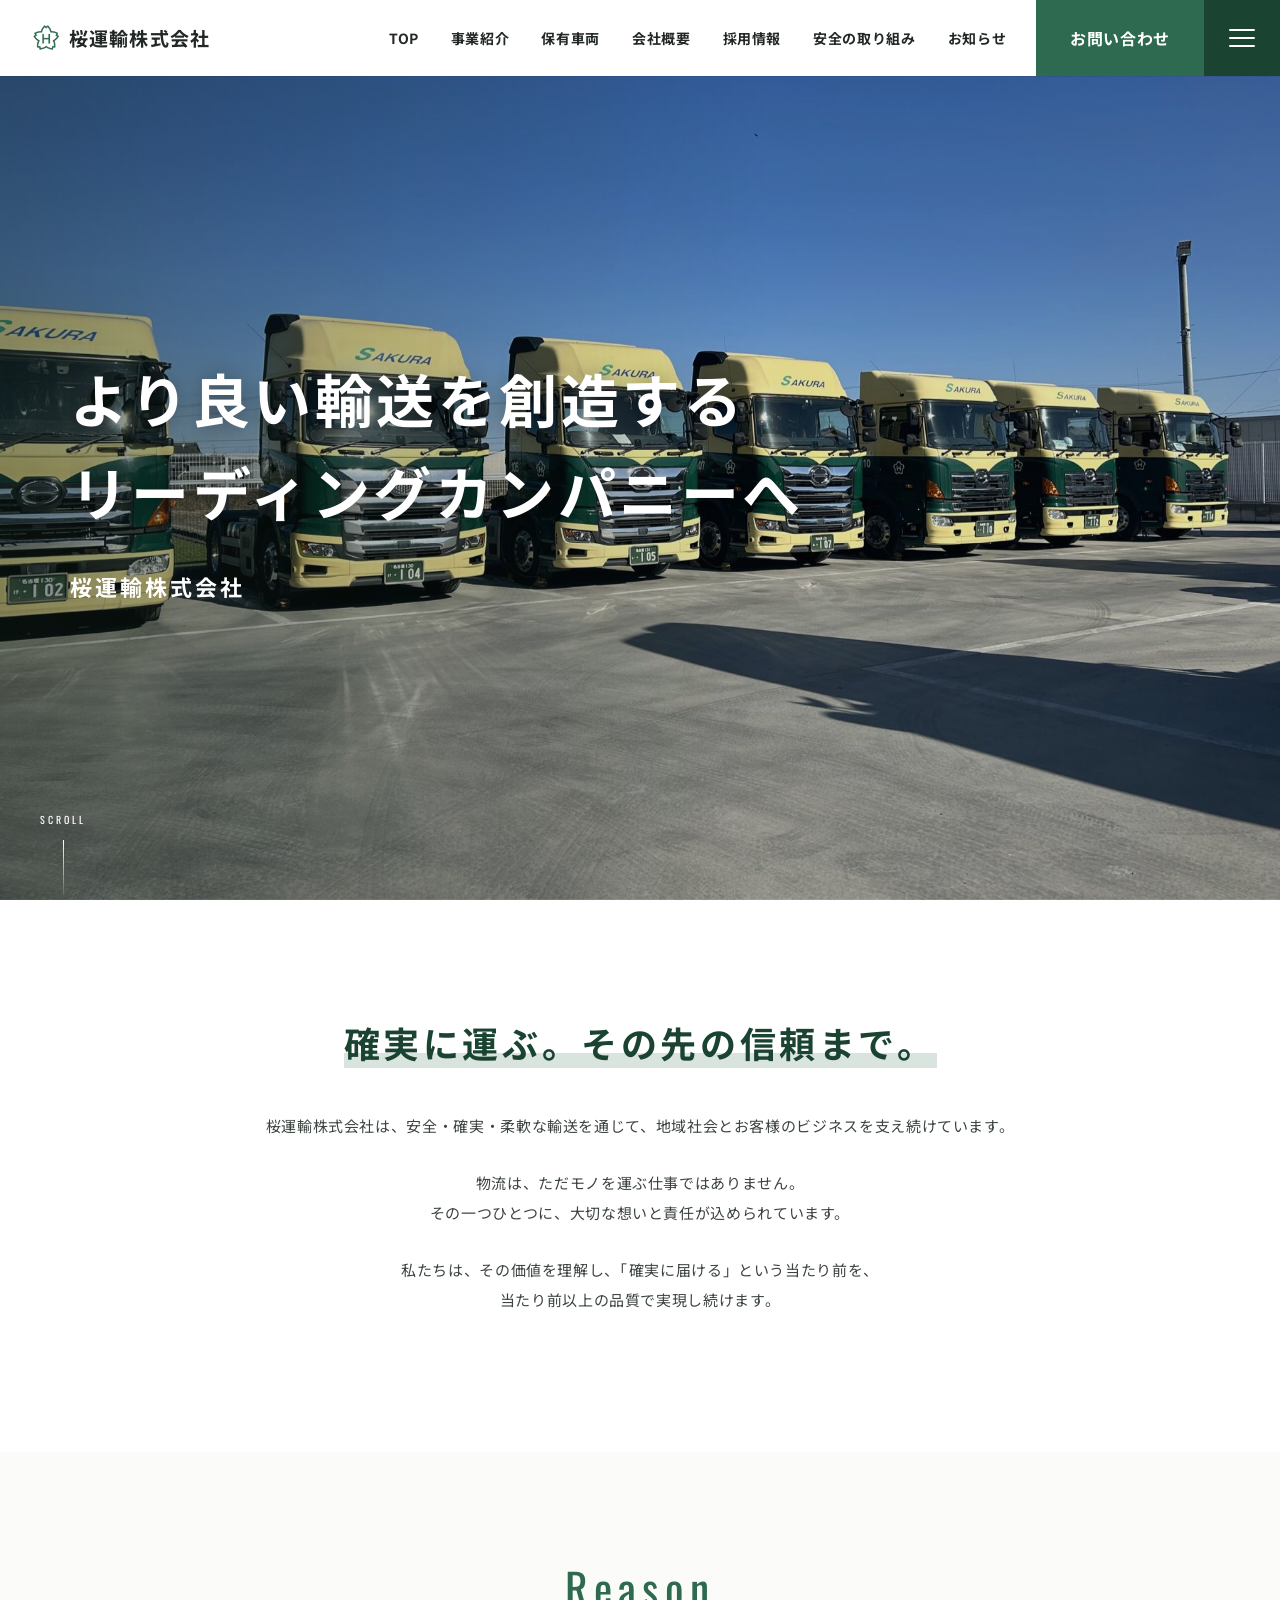
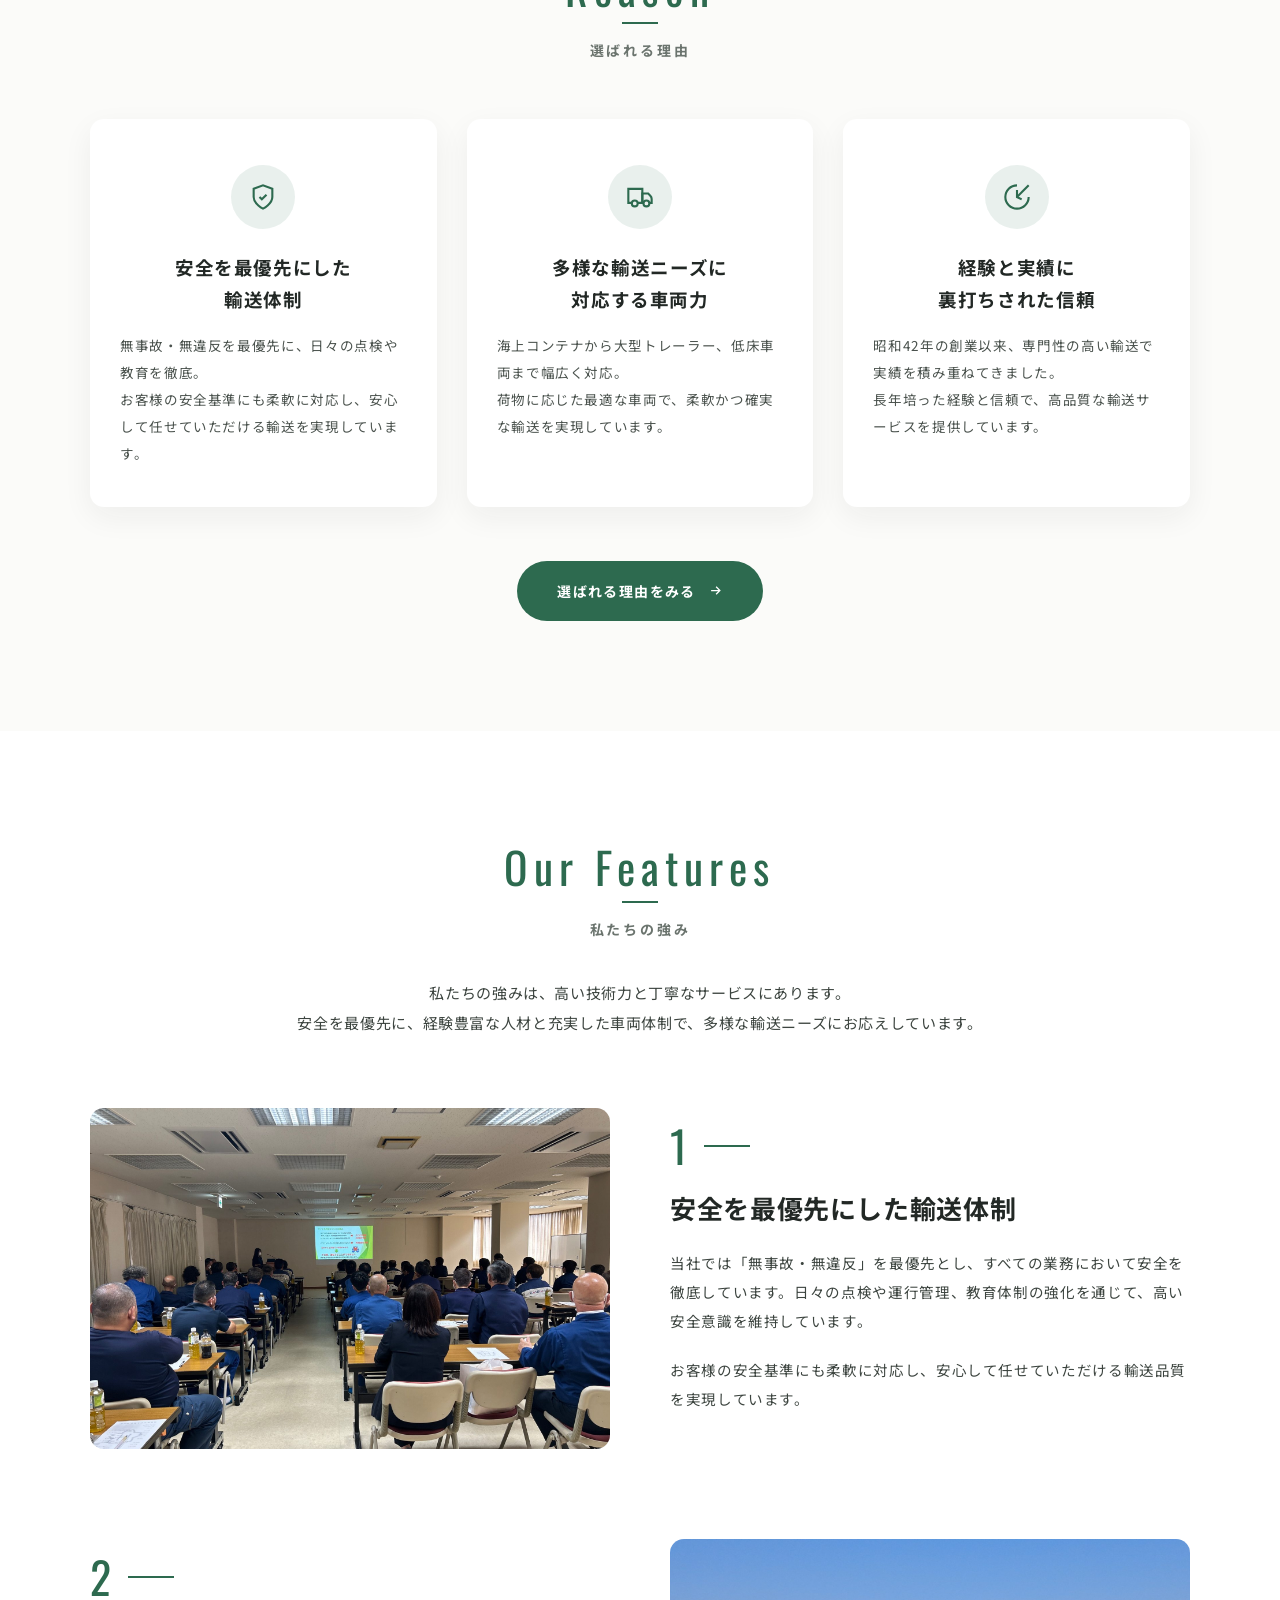
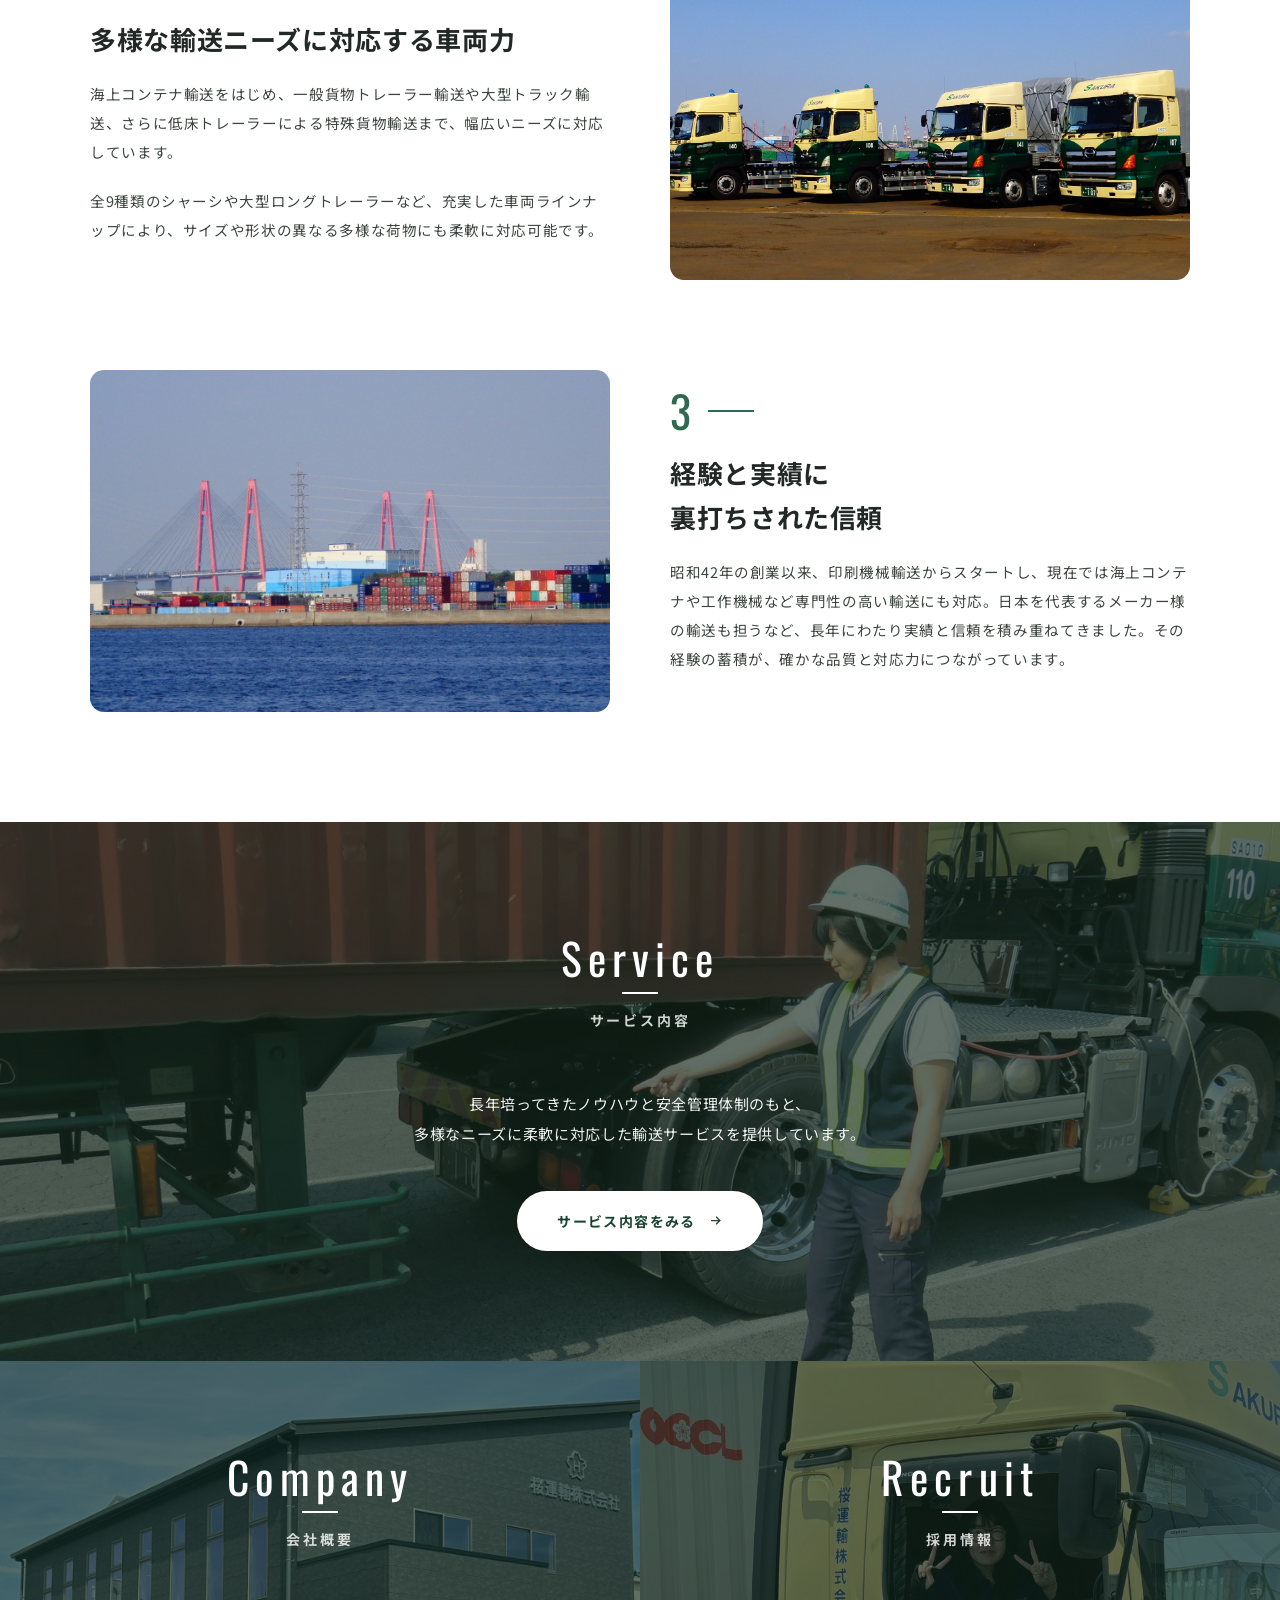
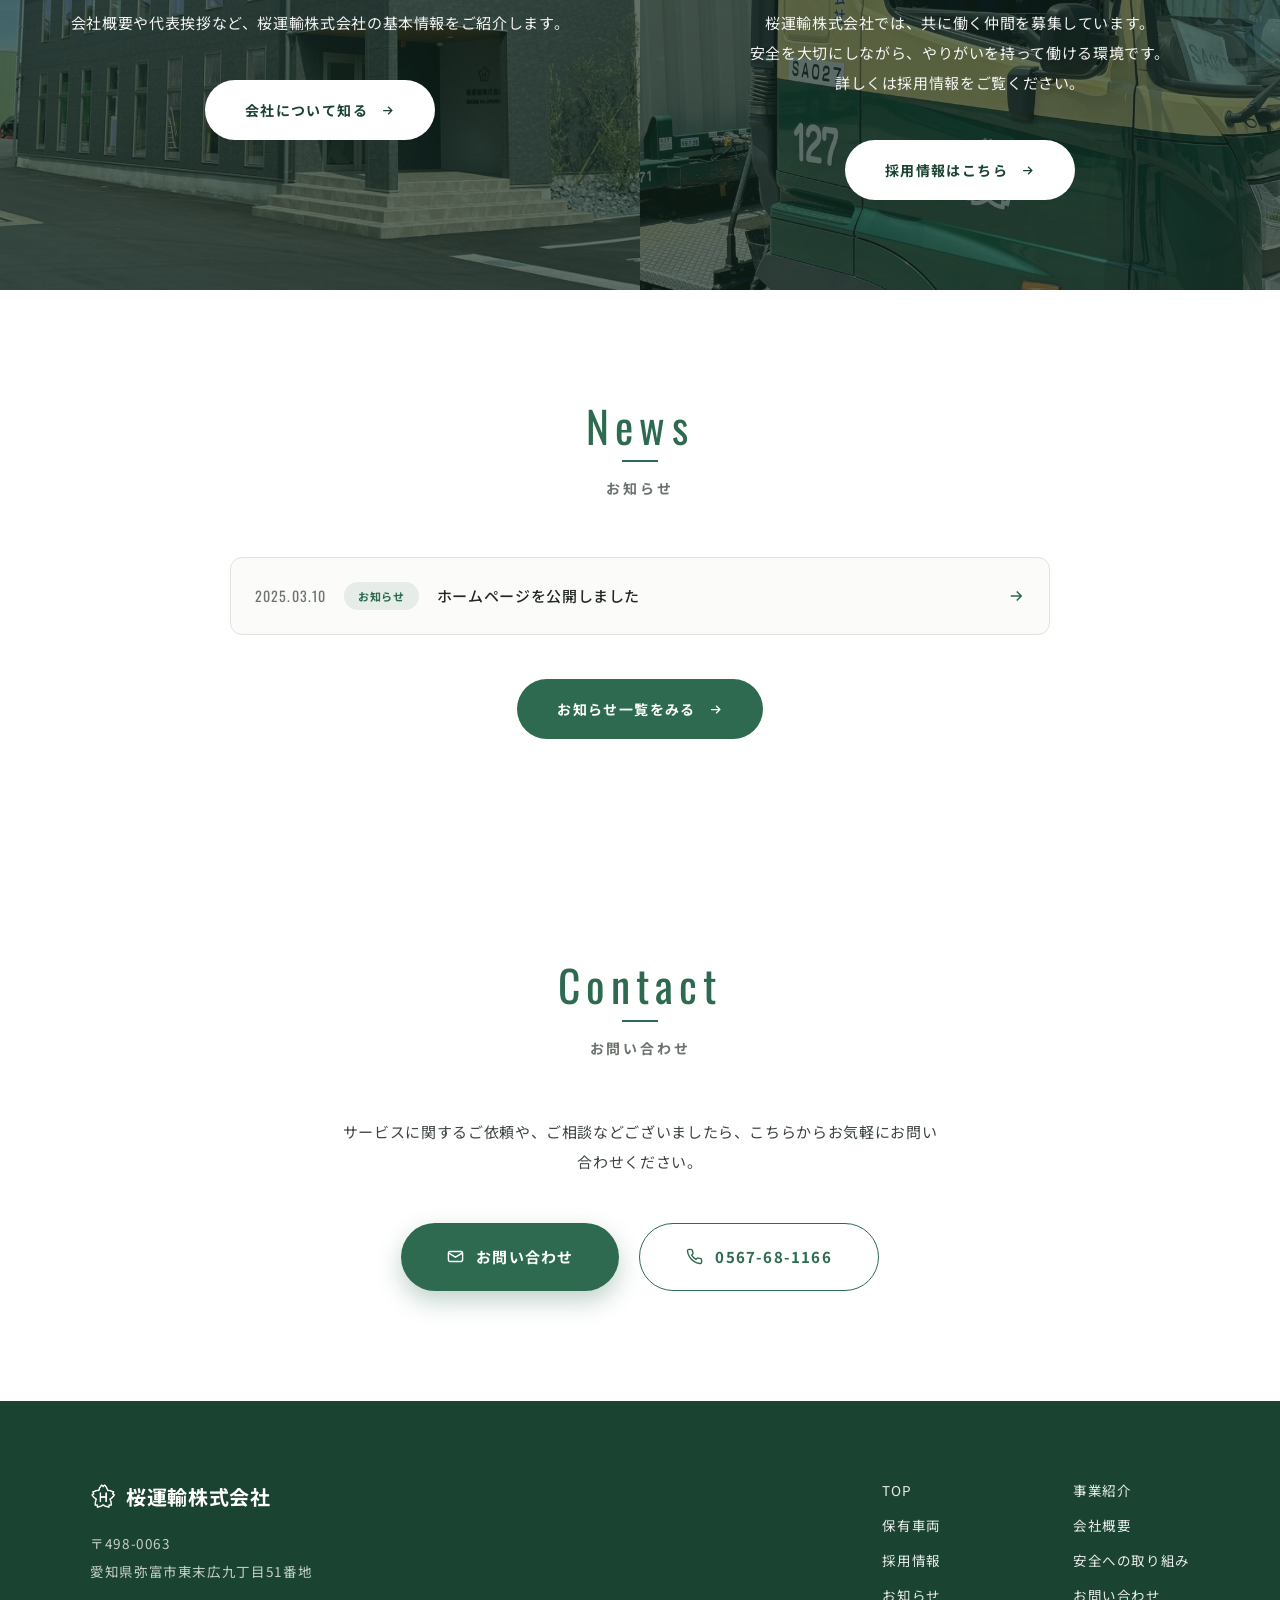
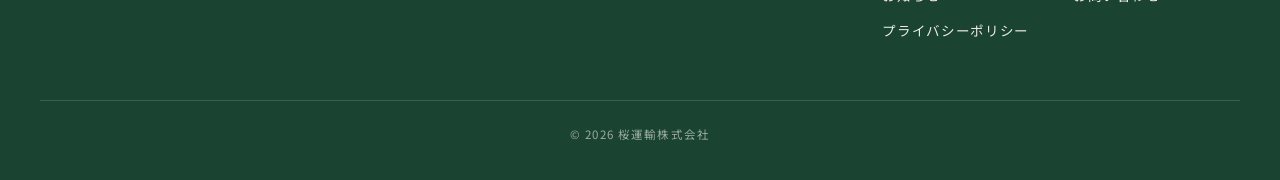
==== commit 21baaaf1: "全ページSEO最大化：h1設置・KW強化title・ページ別構造化データ・画像遅延読み込み・運用ガイド追加 - 全下層ページにh1見出しを設置（従来h1ゼロ） - title/meta descrip" ====
--- a/index.html
+++ b/index.html
@@ -12,6 +12,7 @@
 <!-- ▼SEO：ドメイン確定後、https://sakura-unyu.co.jp を実ドメインに一括置換してください -->
 <link rel="canonical" href="https://sakura-unyu.co.jp/">
 <meta property="og:type" content="website">
+<meta property="og:locale" content="ja_JP">
 <meta property="og:site_name" content="桜運輸株式会社">
 <meta property="og:title" content="桜運輸株式会社｜愛知県弥富市の海上コンテナ・貨物輸送">
 <meta property="og:description" content="愛知県弥富市の桜運輸株式会社。海上コンテナ輸送を中心に、特殊輸送・トレーラー輸送・ミキサー輸送まで、安全・確実な輸送サービスを提供します。">
@@ -411,7 +412,7 @@
     <p class="lead rev d1">私たちの強みは、高い技術力と丁寧なサービスにあります。<br>安全を最優先に、経験豊富な人材と充実した車両体制で、多様な輸送ニーズにお応えしています。</p>
 
     <div class="feature">
-      <div class="img rev"><img src="assets/img/top_training.jpg" alt="安全を最優先にした輸送体制（社内安全教育の様子）"></div>
+      <div class="img rev"><img src="assets/img/top_training.jpg" alt="安全を最優先にした輸送体制（社内安全教育の様子）" loading="lazy"></div>
       <div class="rev d1">
         <div class="no"><span class="n">1</span></div>
         <h3>安全を最優先にした輸送体制</h3>
@@ -421,7 +422,7 @@
     </div>
 
     <div class="feature alt">
-      <div class="img rev"><img src="assets/img/top_trucks1.jpg" alt="多様な輸送ニーズに対応する車両力（保有車両の並び）"></div>
+      <div class="img rev"><img src="assets/img/top_trucks1.jpg" alt="多様な輸送ニーズに対応する車両力（保有車両の並び）" loading="lazy"></div>
       <div class="rev d1">
         <div class="no"><span class="n">2</span></div>
         <h3>多様な輸送ニーズに対応する車両力</h3>
@@ -431,7 +432,7 @@
     </div>
 
     <div class="feature">
-      <div class="img rev"><img src="assets/img/slide2.jpg" alt="経験と実績に裏打ちされた信頼（名古屋港のコンテナターミナル）"></div>
+      <div class="img rev"><img src="assets/img/slide2.jpg" alt="経験と実績に裏打ちされた信頼（名古屋港のコンテナターミナル）" loading="lazy"></div>
       <div class="rev d1">
         <div class="no"><span class="n">3</span></div>
         <h3>経験と実績に<br>裏打ちされた信頼</h3>
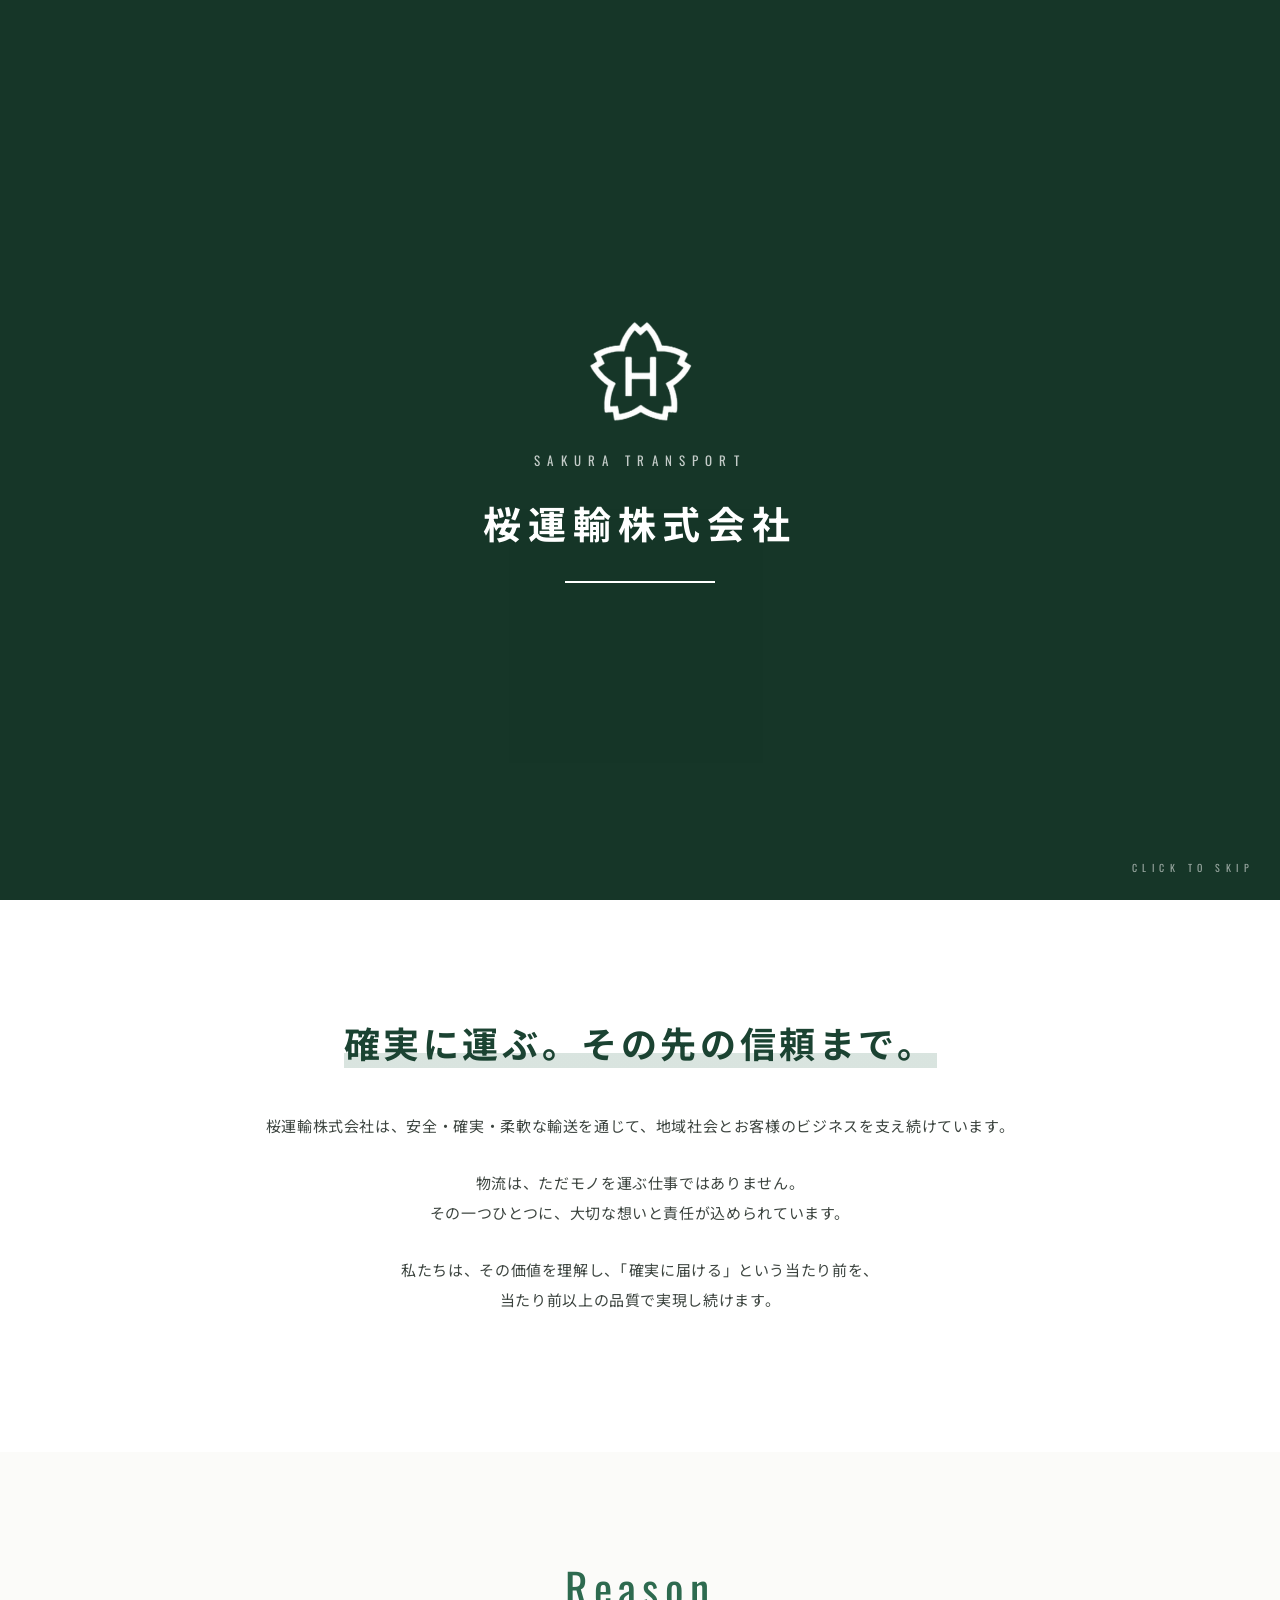
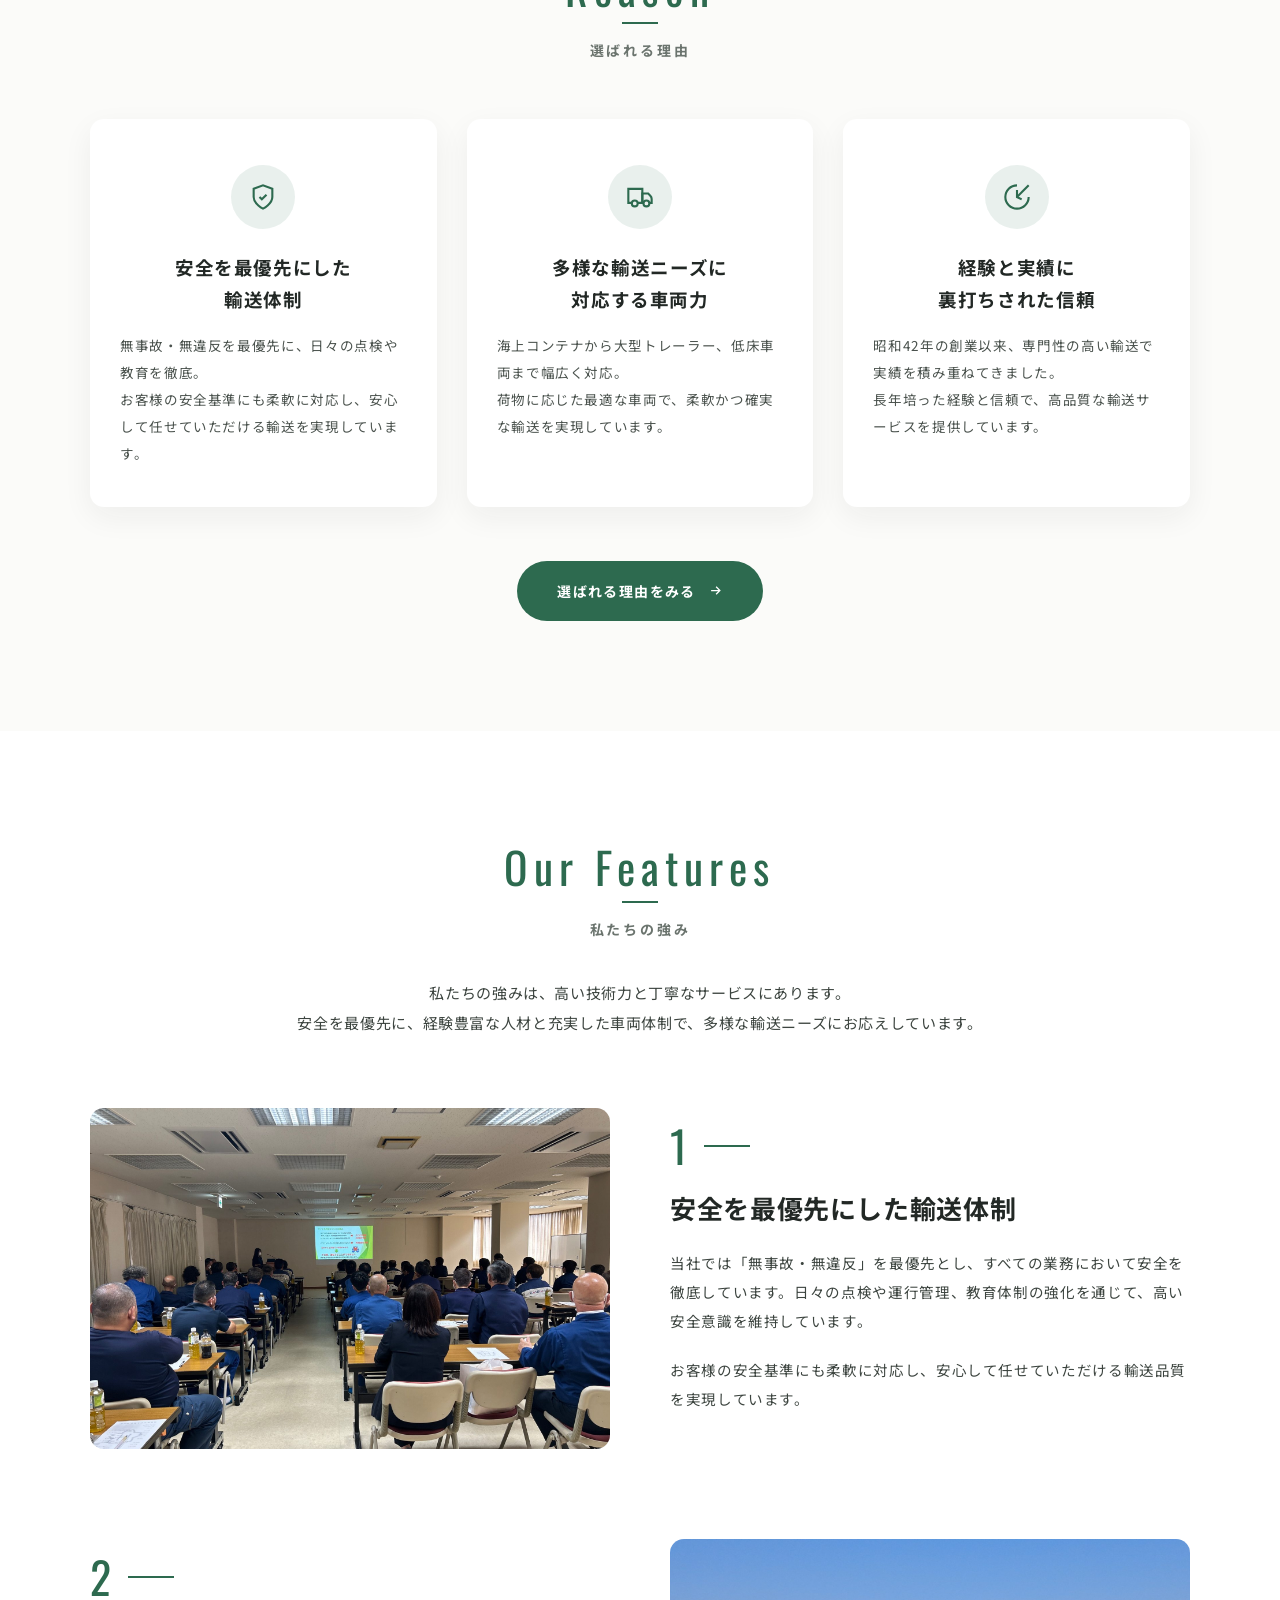
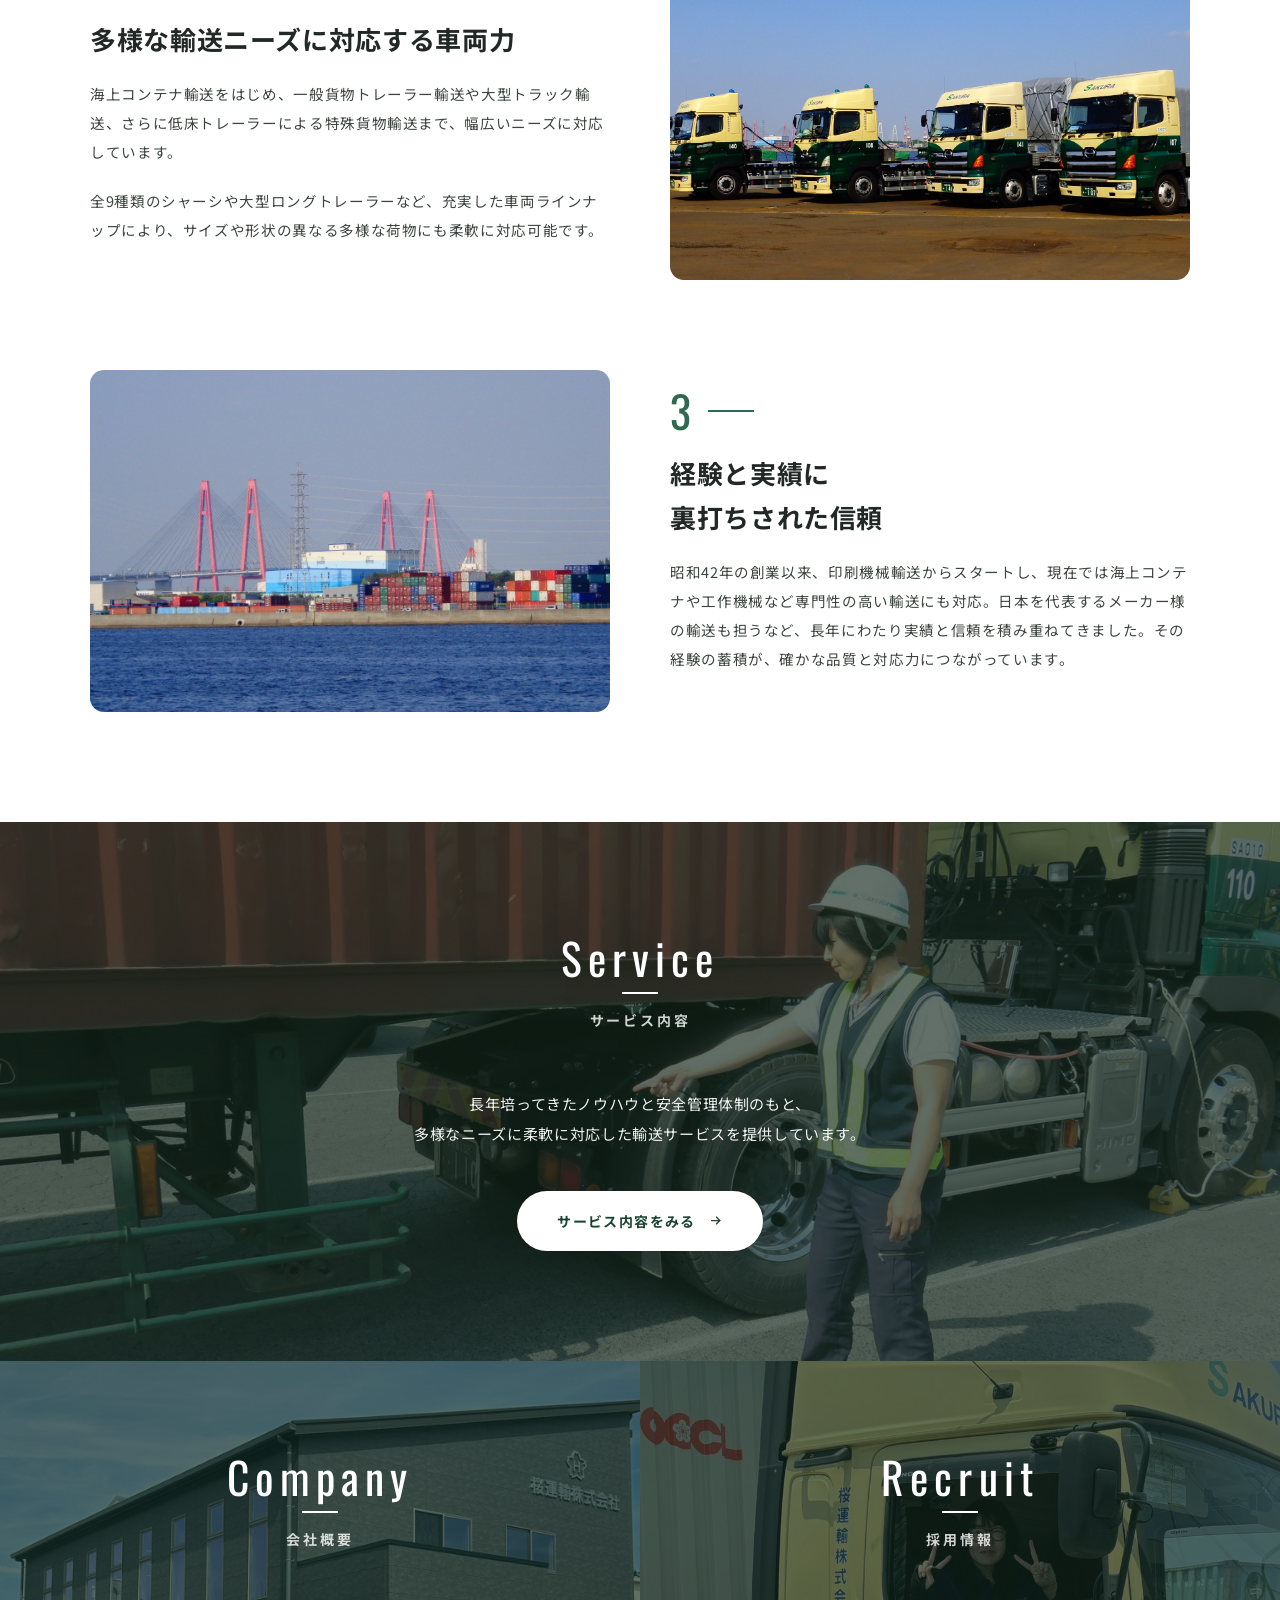
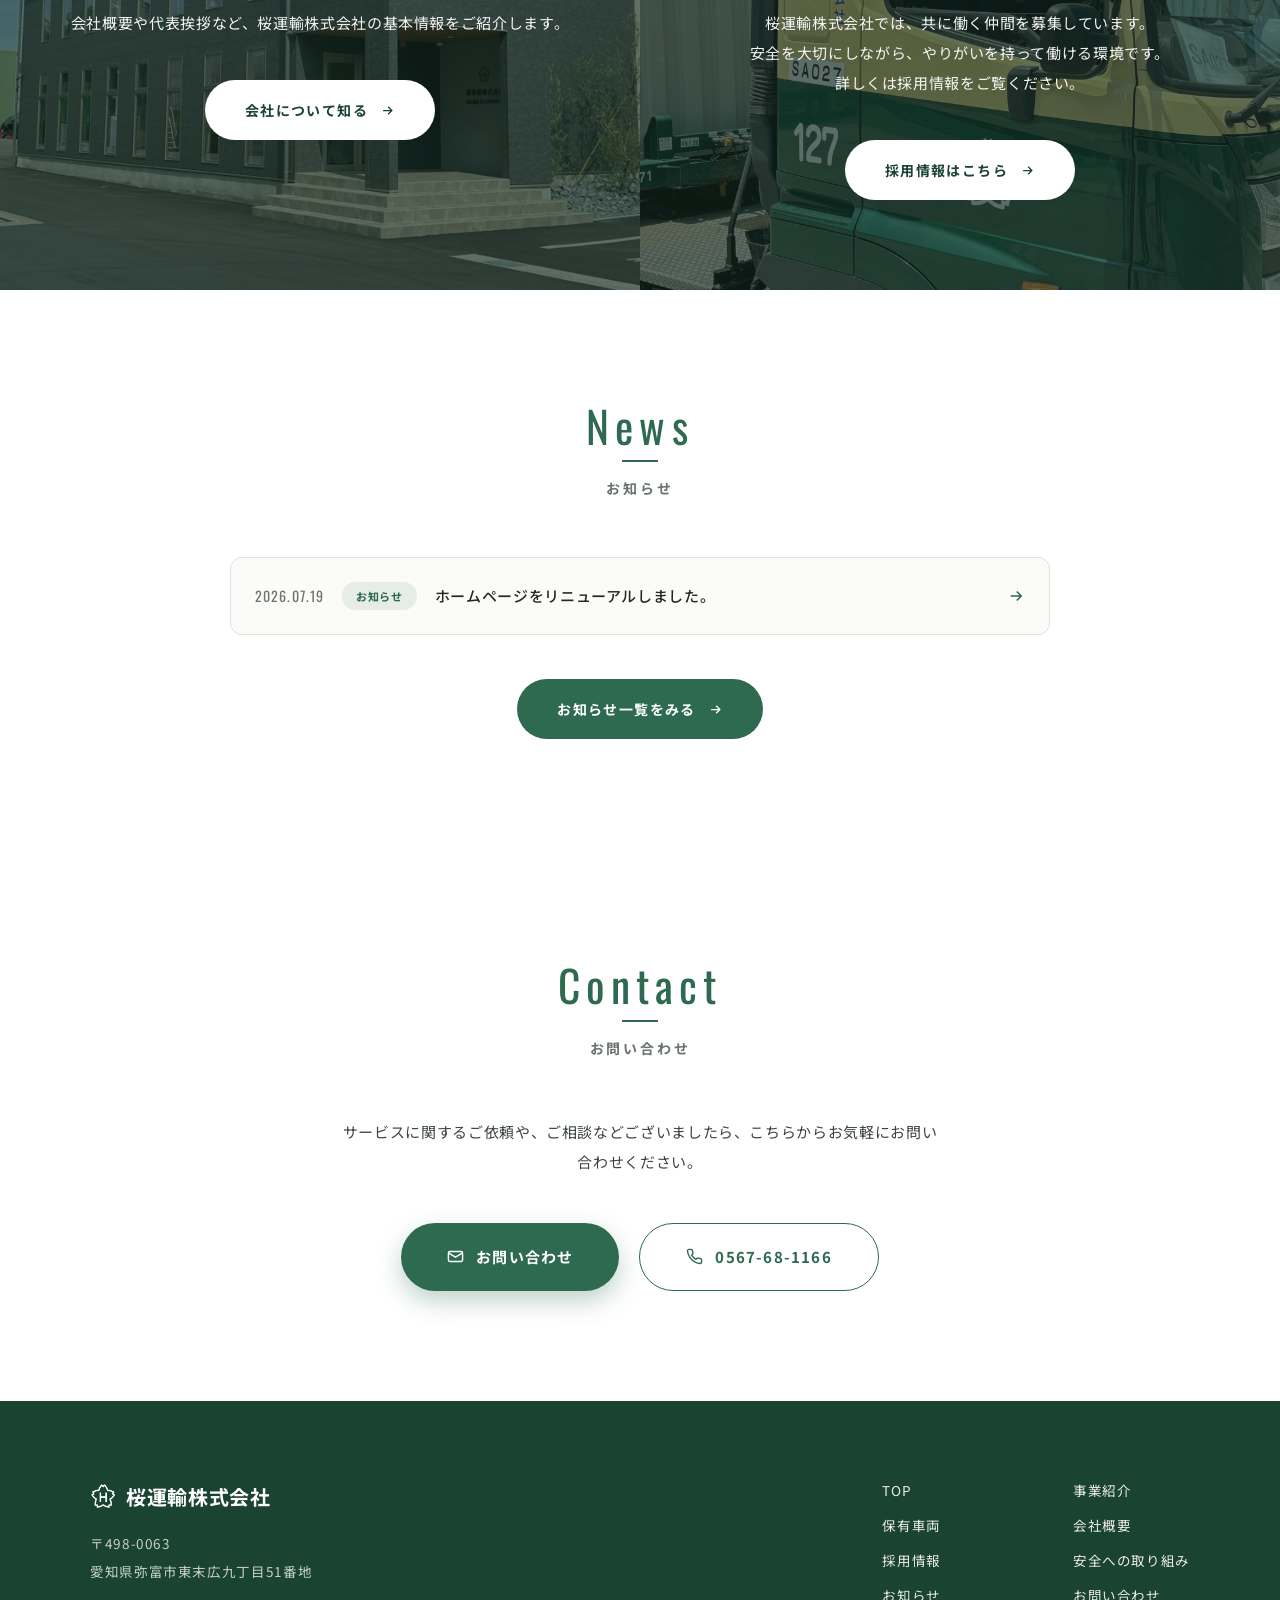
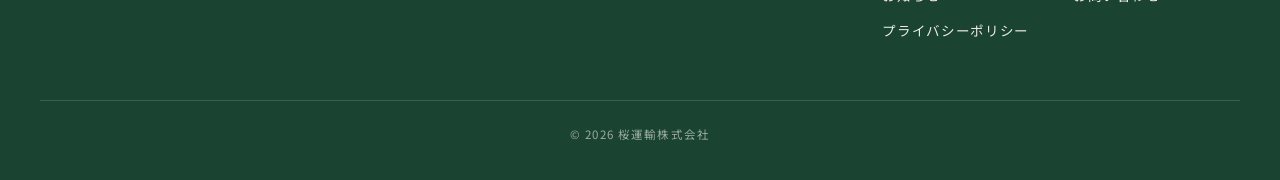
==== commit 1c0f3b3c: "お知らせ自動更新（microCMS）" ====
--- a/index.html
+++ b/index.html
@@ -9,26 +9,25 @@
 <link rel="preconnect" href="https://fonts.googleapis.com">
 <link rel="preconnect" href="https://fonts.gstatic.com" crossorigin>
 <link href="https://fonts.googleapis.com/css2?family=Noto+Sans+JP:wght@400;500;700&family=Oswald:wght@400;500&display=swap" rel="stylesheet">
-<!-- ▼SEO：ドメイン確定後、https://sakura-unyu.co.jp を実ドメインに一括置換してください -->
-<link rel="canonical" href="https://sakura-unyu.co.jp/">
+<link rel="canonical" href="https://www.sakuraunyu.com/">
 <meta property="og:type" content="website">
 <meta property="og:locale" content="ja_JP">
 <meta property="og:site_name" content="桜運輸株式会社">
 <meta property="og:title" content="桜運輸株式会社｜愛知県弥富市の海上コンテナ・貨物輸送">
 <meta property="og:description" content="愛知県弥富市の桜運輸株式会社。海上コンテナ輸送を中心に、特殊輸送・トレーラー輸送・ミキサー輸送まで、安全・確実な輸送サービスを提供します。">
-<meta property="og:url" content="https://sakura-unyu.co.jp/">
-<meta property="og:image" content="https://sakura-unyu.co.jp/assets/img/slide1.jpg">
+<meta property="og:url" content="https://www.sakuraunyu.com/">
+<meta property="og:image" content="https://www.sakuraunyu.com/assets/img/slide1.jpg">
 <meta name="twitter:card" content="summary_large_image">
 <script type="application/ld+json">
 {
   "@context": "https://schema.org",
   "@type": "LocalBusiness",
-  "@id": "https://sakura-unyu.co.jp/#business",
+  "@id": "https://www.sakuraunyu.com/#business",
   "name": "桜運輸株式会社",
   "alternateName": "SAKURA TRANSPORT",
-  "url": "https://sakura-unyu.co.jp/",
-  "logo": "https://sakura-unyu.co.jp/assets/img/logo_sakura.png",
-  "image": "https://sakura-unyu.co.jp/assets/img/slide1.jpg",
+  "url": "https://www.sakuraunyu.com/",
+  "logo": "https://www.sakuraunyu.com/assets/img/logo_sakura.png",
+  "image": "https://www.sakuraunyu.com/assets/img/slide1.jpg",
   "telephone": "+81-567-68-1166",
   "foundingDate": "1967-05",
   "description": "愛知県弥富市の運送会社。海上コンテナ輸送を中心に、特殊輸送・トレーラー輸送・コンクリートミキサー輸送まで、安全・確実な輸送サービスを提供します。",
@@ -49,7 +48,7 @@
   "@context": "https://schema.org",
   "@type": "WebSite",
   "name": "桜運輸株式会社",
-  "url": "https://sakura-unyu.co.jp/"
+  "url": "https://www.sakuraunyu.com/"
 }
 </script>
 <style>
@@ -485,12 +484,14 @@
 <section class="section news">
   <div class="wrap">
     <div class="label rev"><span class="en">News</span><span class="ja">お知らせ</span></div>
-    <a class="hnews rev d1" href="news/2025-03-10-website-open.html" data-transition>
-      <span class="hnews__date">2025.03.10</span>
+    <!-- NEWS_TOP:START -->
+    <a class="hnews rev d1" href="news/escxq6a5762.html" data-transition>
+      <span class="hnews__date">2026.07.19</span>
       <span class="hnews__cat">お知らせ</span>
-      <span class="hnews__ttl">ホームページを公開しました</span>
+      <span class="hnews__ttl">ホームページをリニューアルしました。</span>
       <span class="hnews__arw"><svg viewBox="0 0 24 24" fill="none" stroke="currentColor" stroke-width="2"><path d="M5 12h14M13 6l6 6-6 6"/></svg></span>
     </a>
+<!-- NEWS_TOP:END -->
     <div class="rev d2" style="text-align:center;margin-top:44px">
       <a class="more" href="news.html" data-transition>お知らせ一覧をみる
         <span class="ic"><svg viewBox="0 0 24 24" fill="none" stroke="currentColor" stroke-width="2"><path d="M5 12h14M13 6l6 6-6 6"/></svg></span>
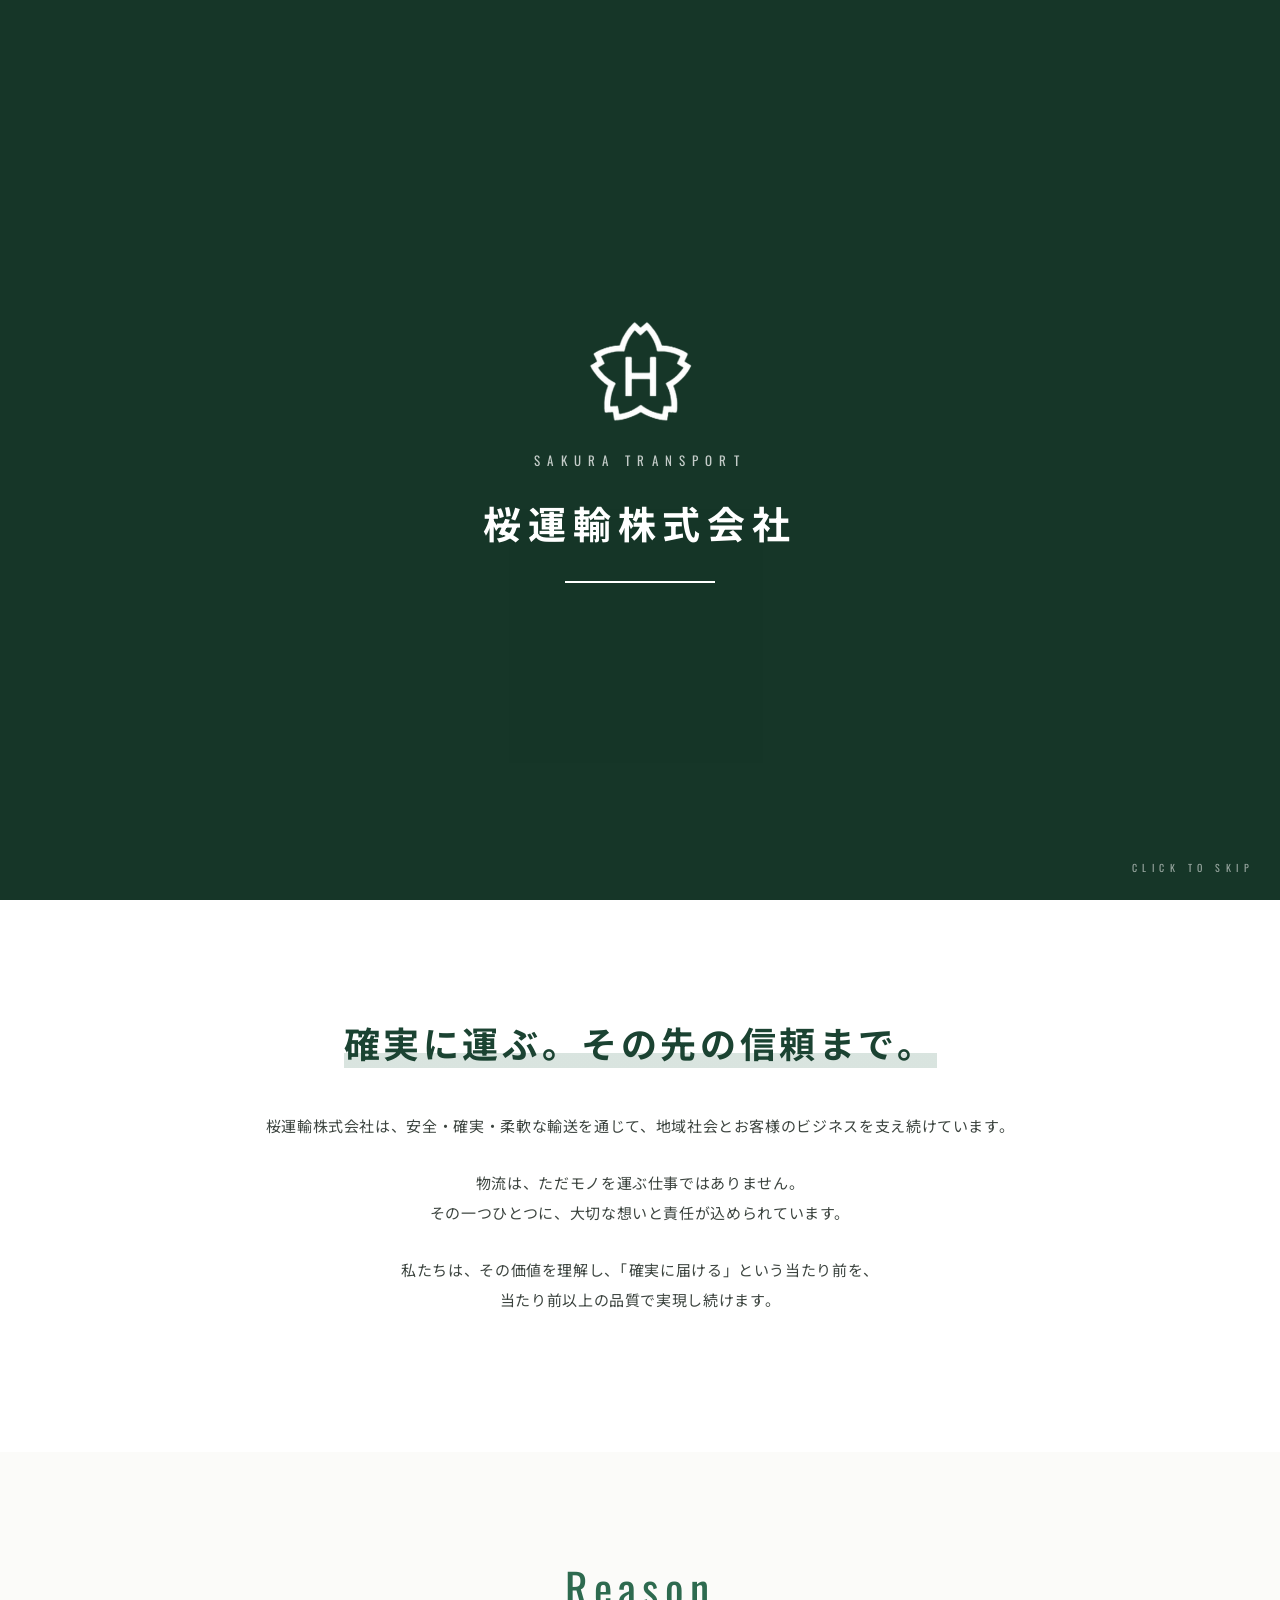
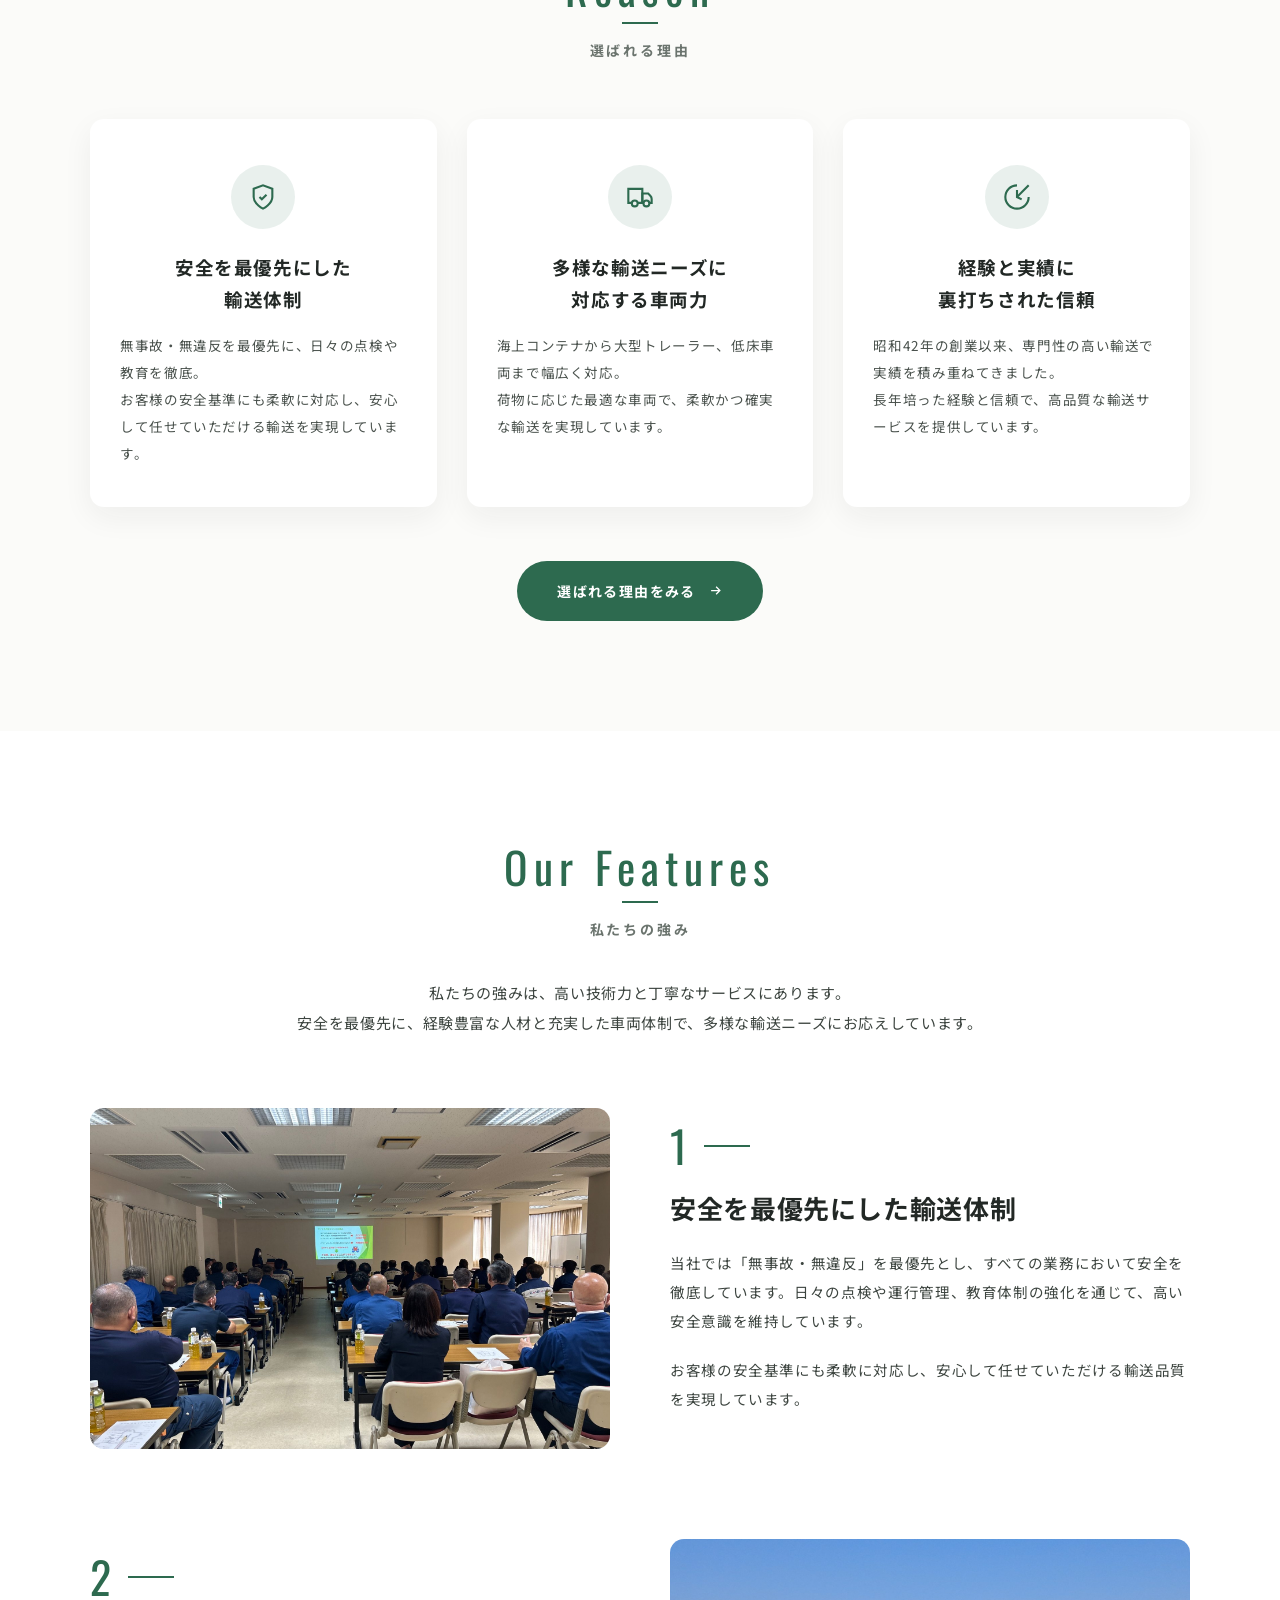
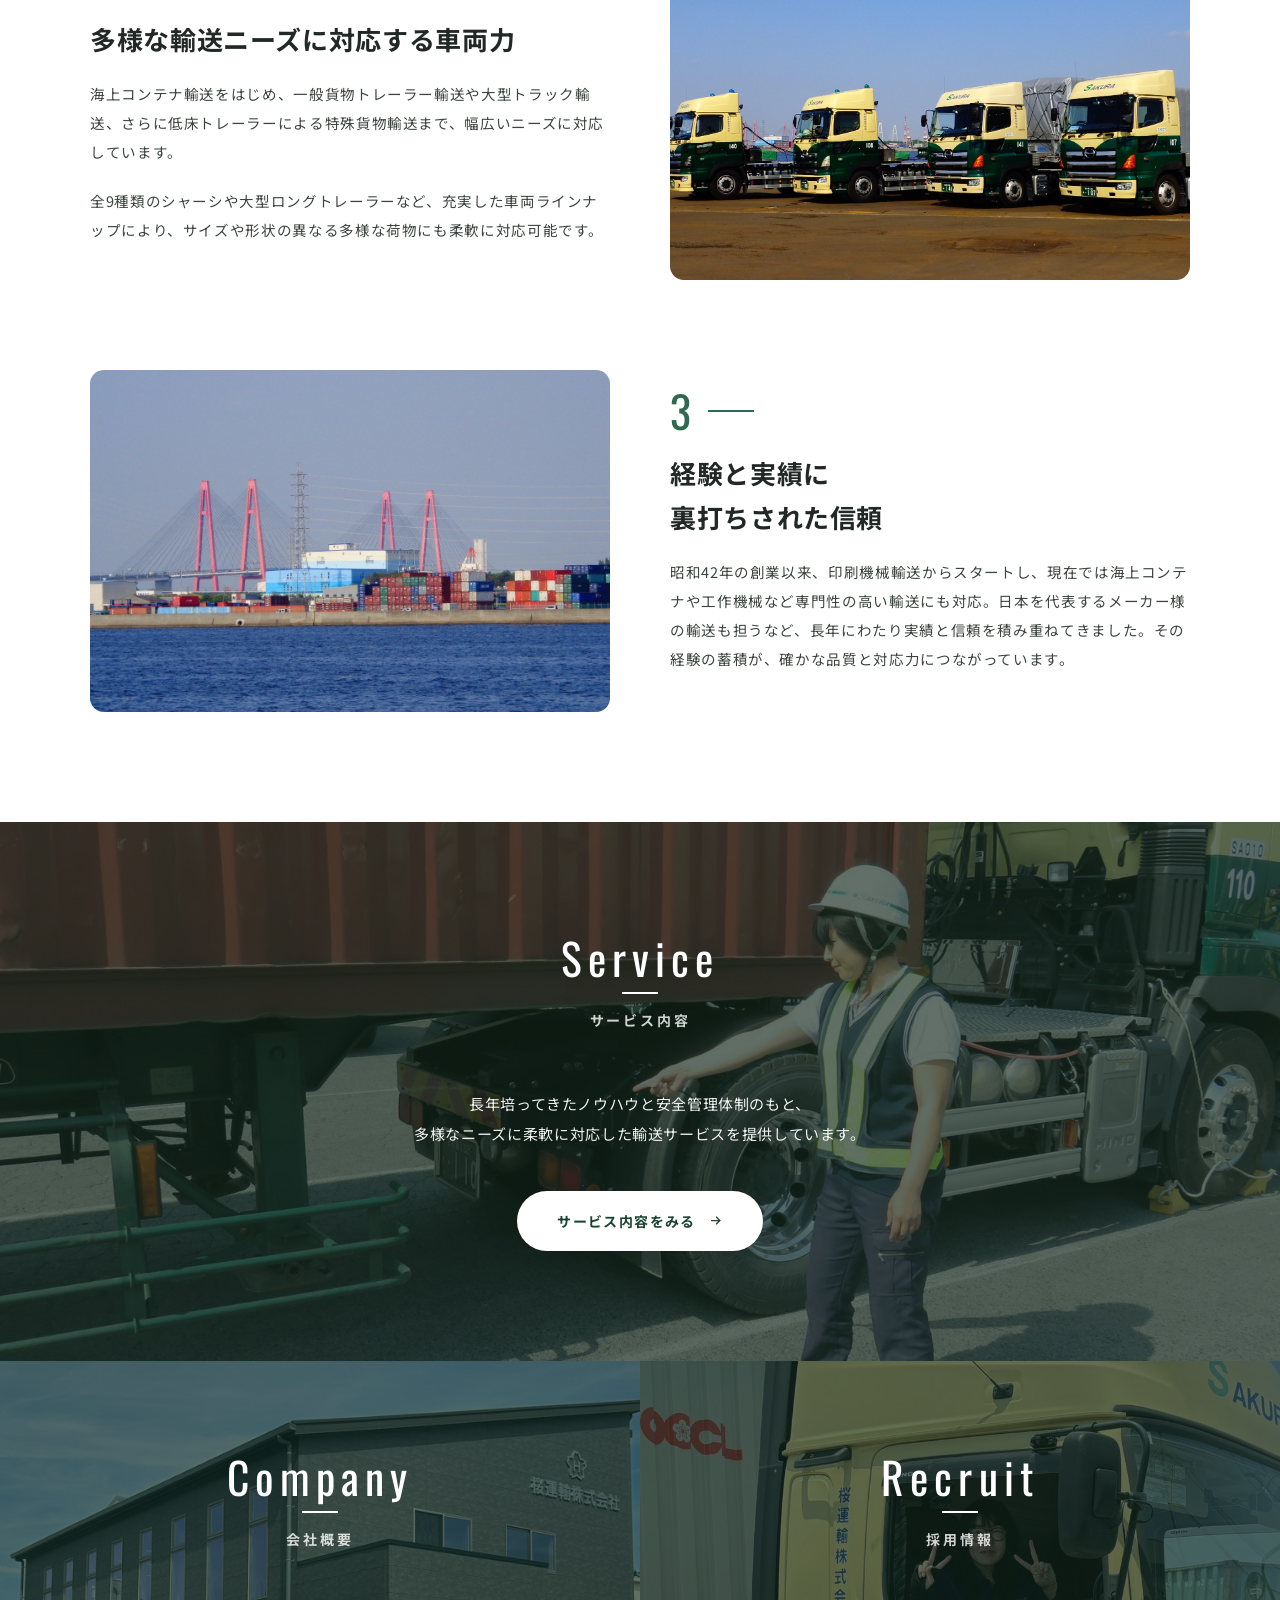
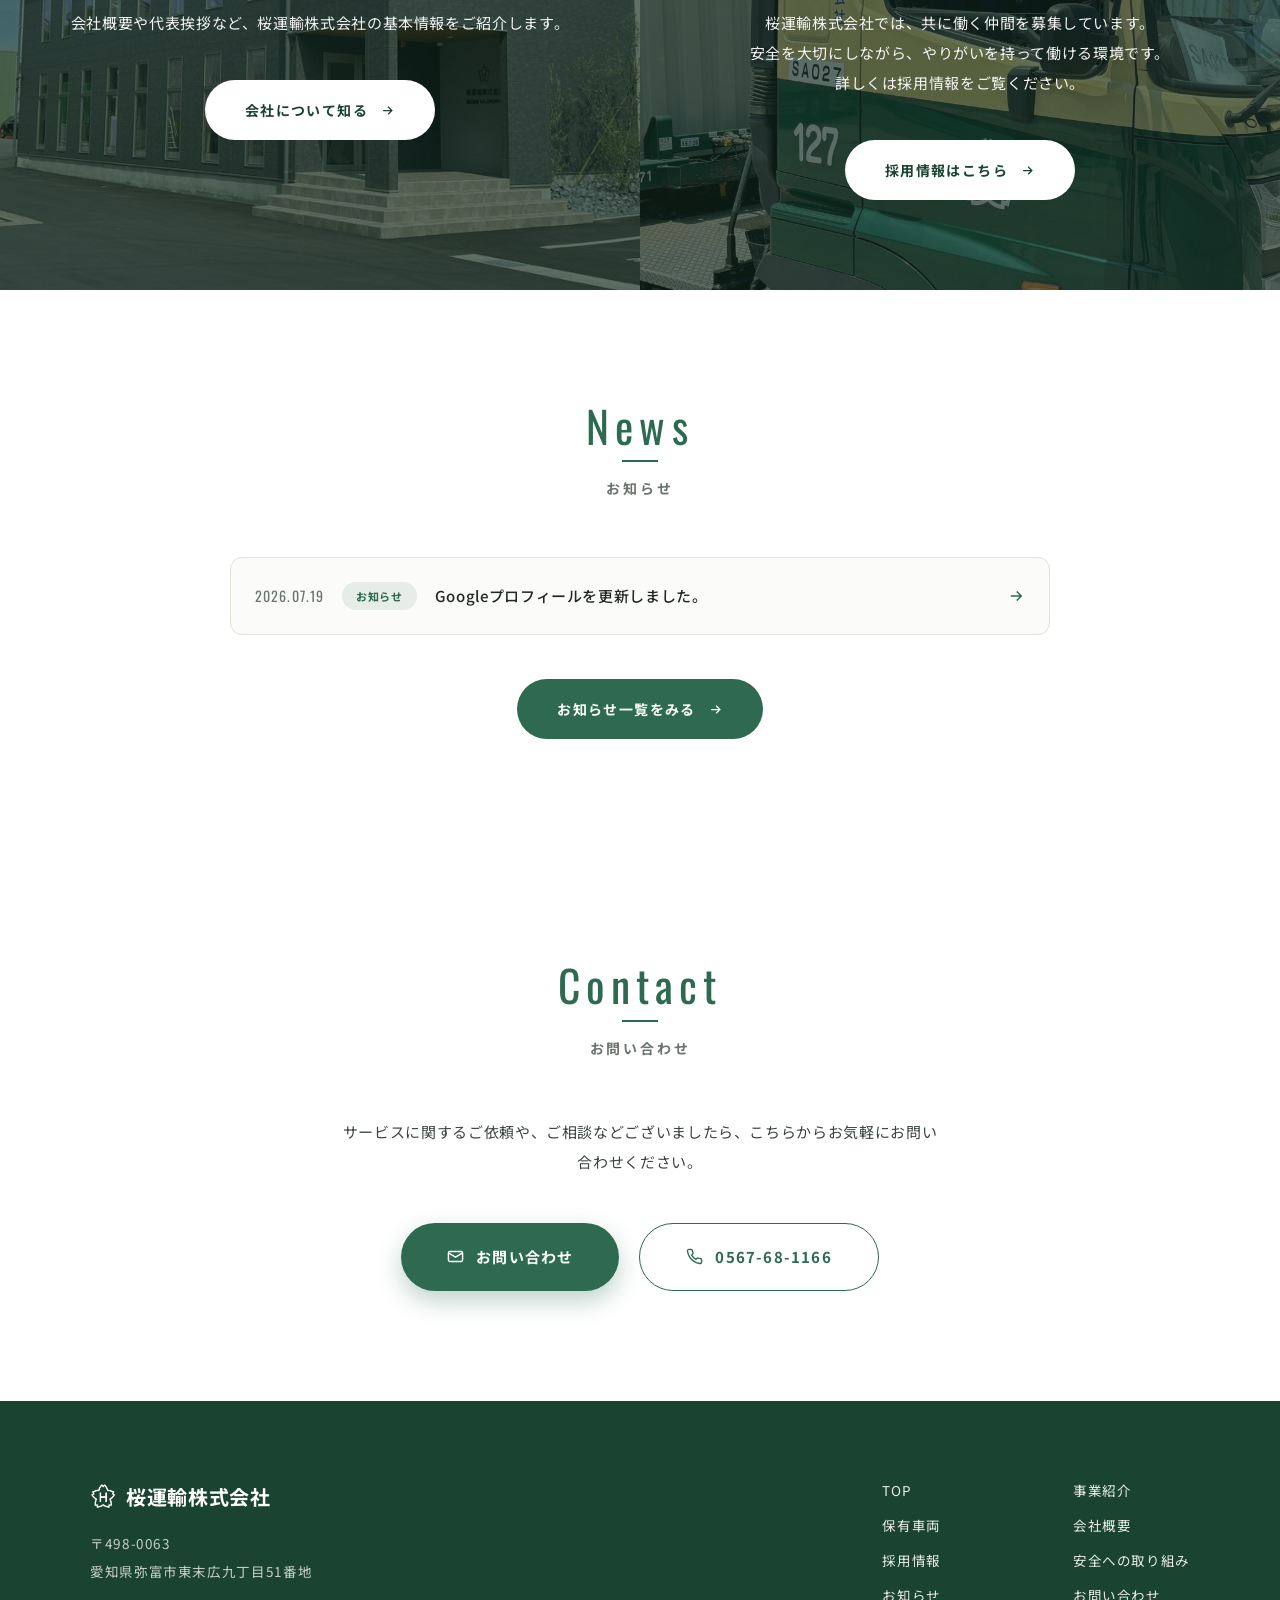
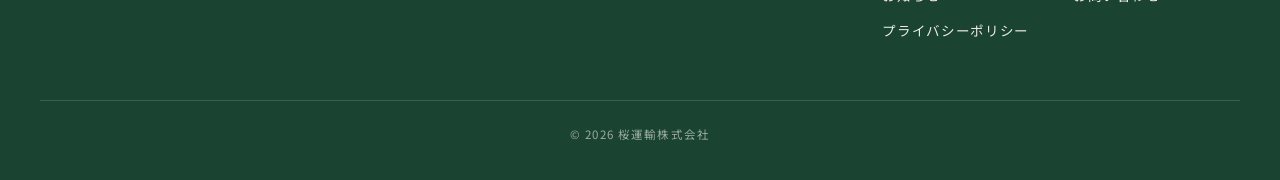
==== commit b6c56409: "お知らせ自動更新（microCMS）" ====
--- a/index.html
+++ b/index.html
@@ -485,10 +485,10 @@
   <div class="wrap">
     <div class="label rev"><span class="en">News</span><span class="ja">お知らせ</span></div>
     <!-- NEWS_TOP:START -->
-    <a class="hnews rev d1" href="news/escxq6a5762.html" data-transition>
+    <a class="hnews rev d1" href="news/zq2yjenmx_d.html" data-transition>
       <span class="hnews__date">2026.07.19</span>
       <span class="hnews__cat">お知らせ</span>
-      <span class="hnews__ttl">ホームページをリニューアルしました。</span>
+      <span class="hnews__ttl">Googleプロフィールを更新しました。</span>
       <span class="hnews__arw"><svg viewBox="0 0 24 24" fill="none" stroke="currentColor" stroke-width="2"><path d="M5 12h14M13 6l6 6-6 6"/></svg></span>
     </a>
 <!-- NEWS_TOP:END -->
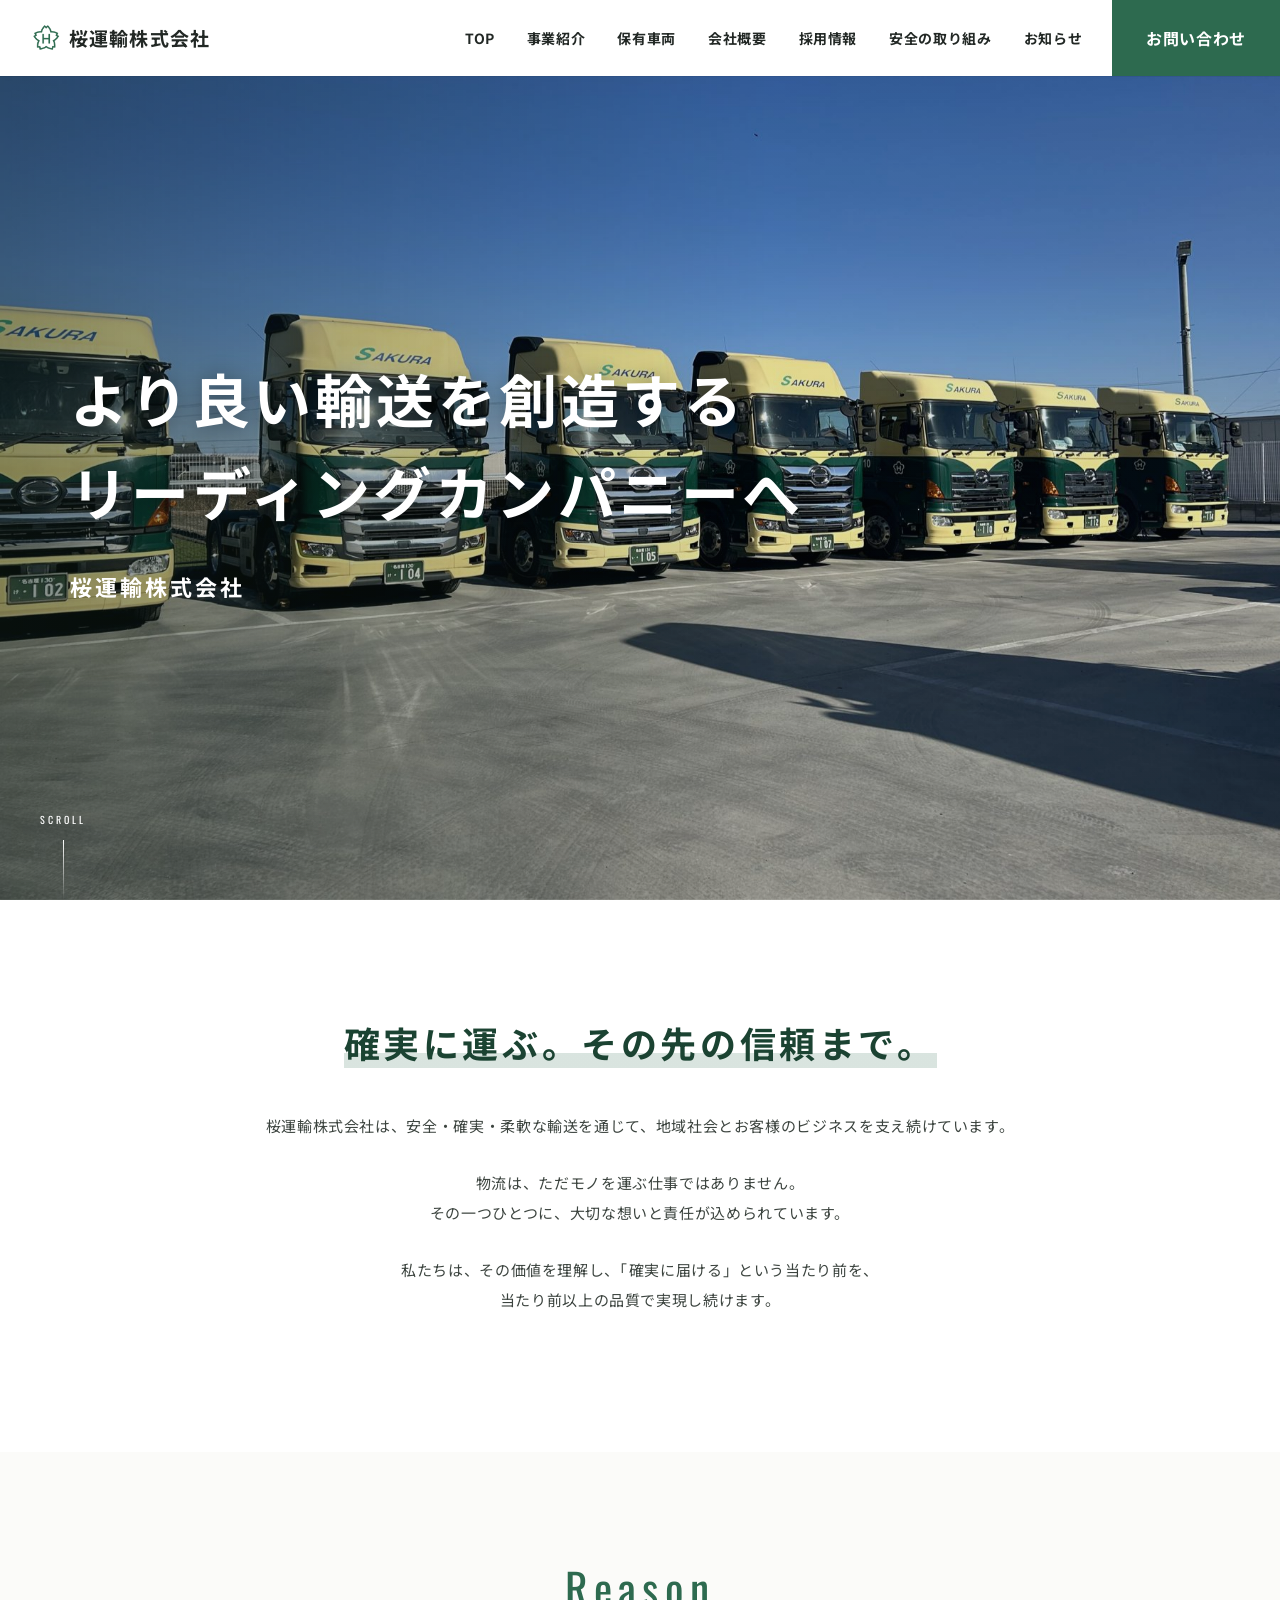
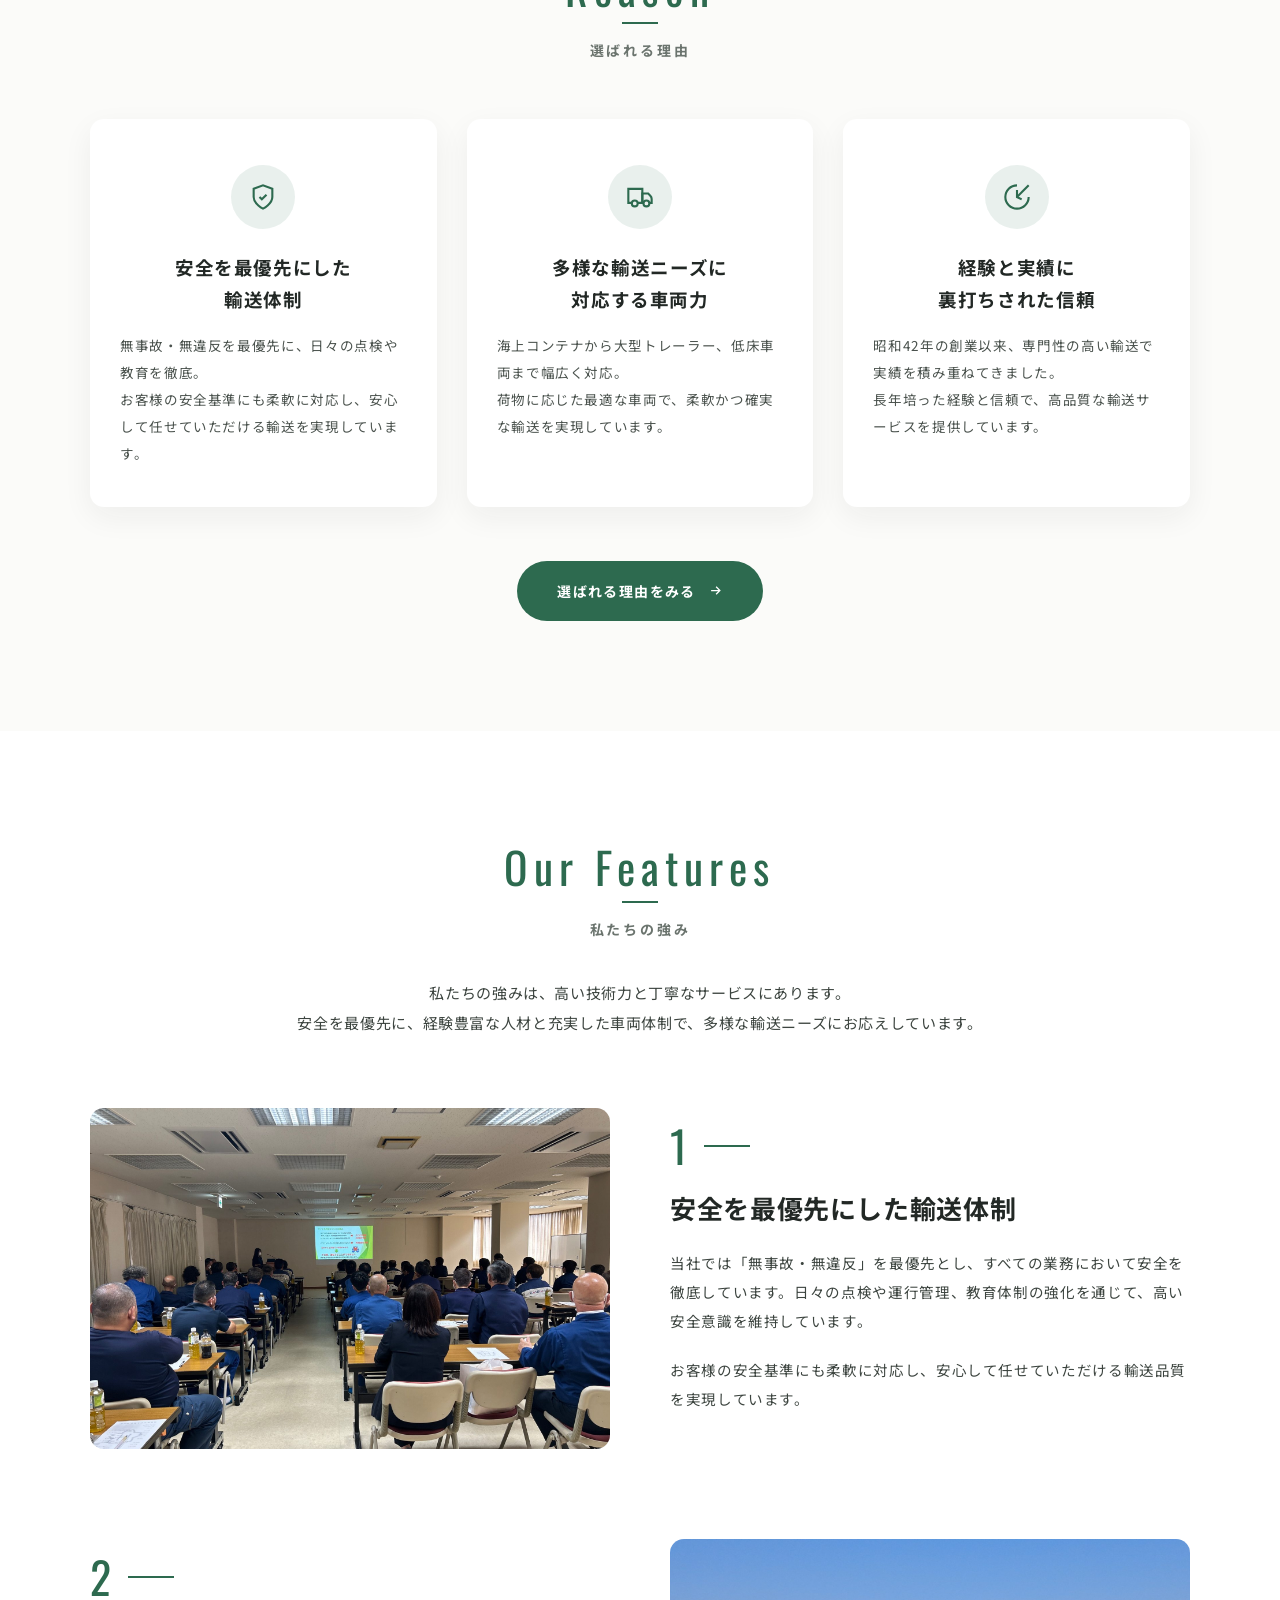
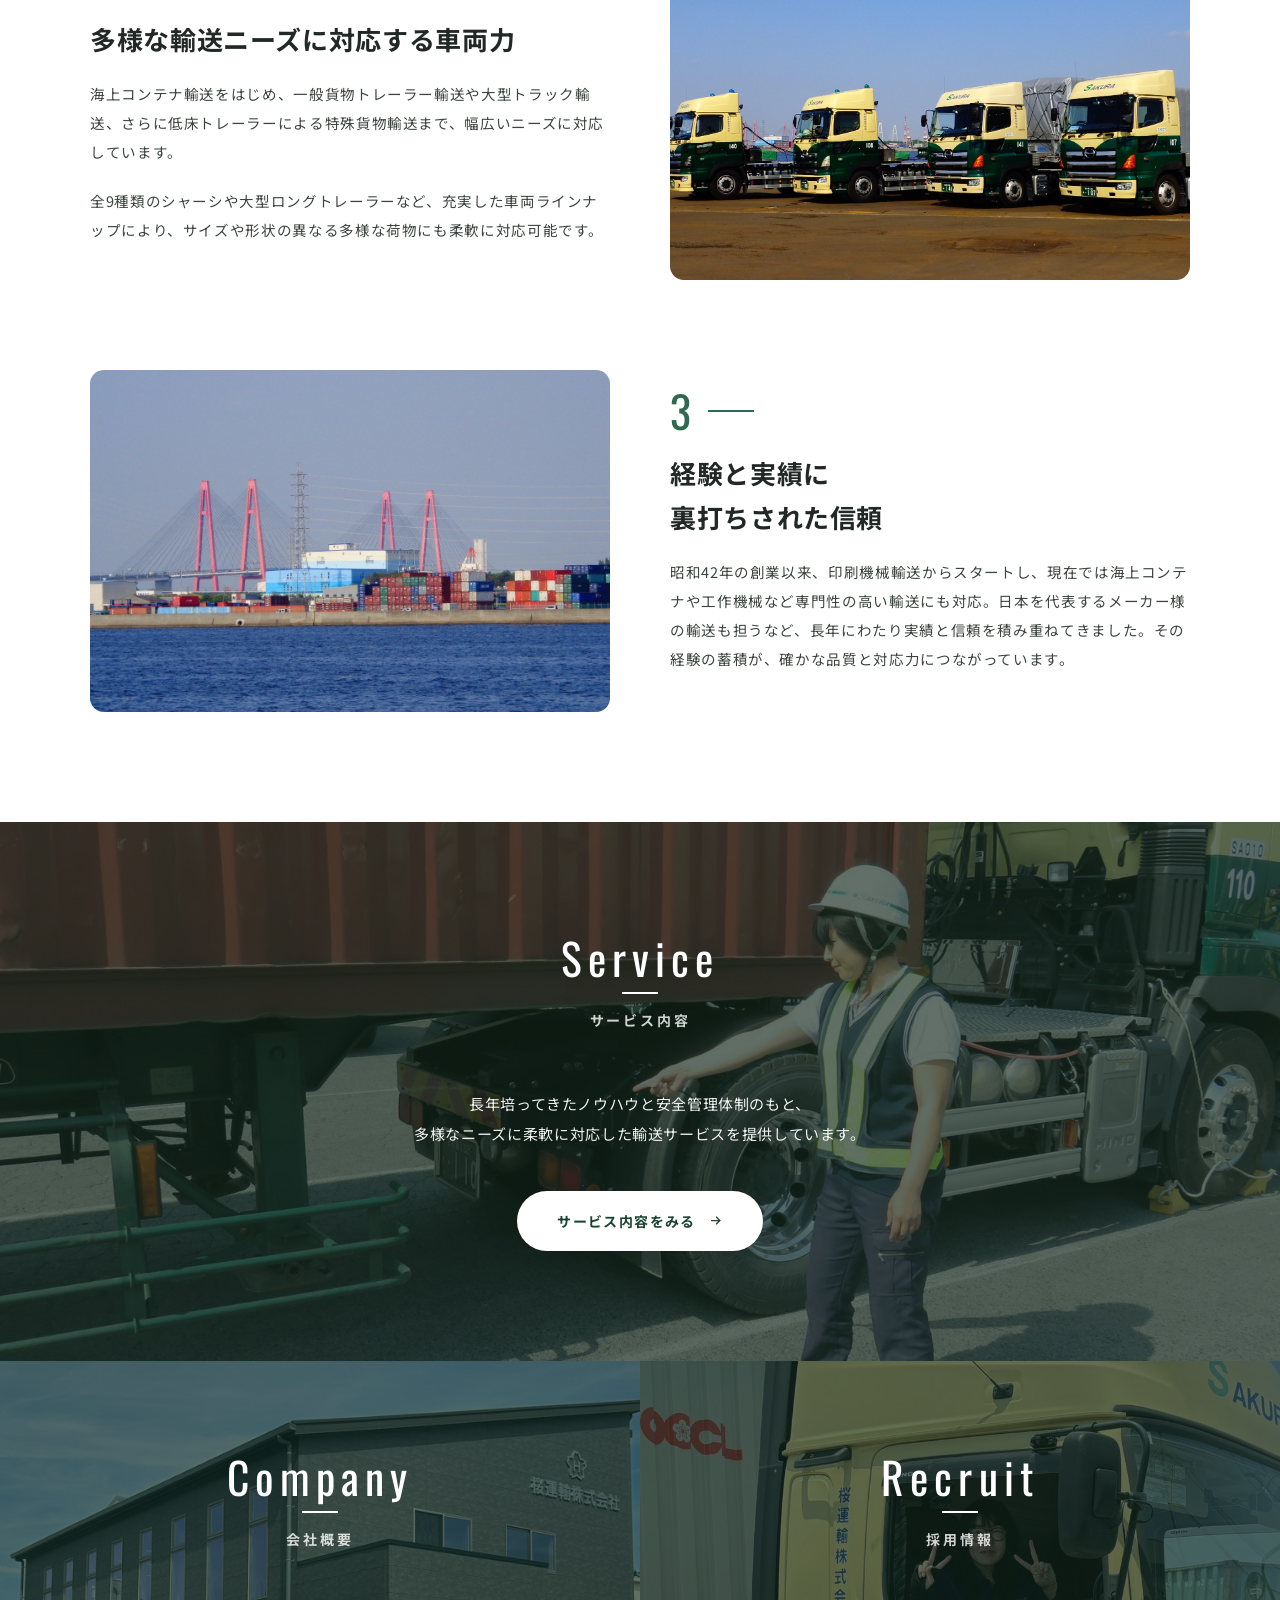
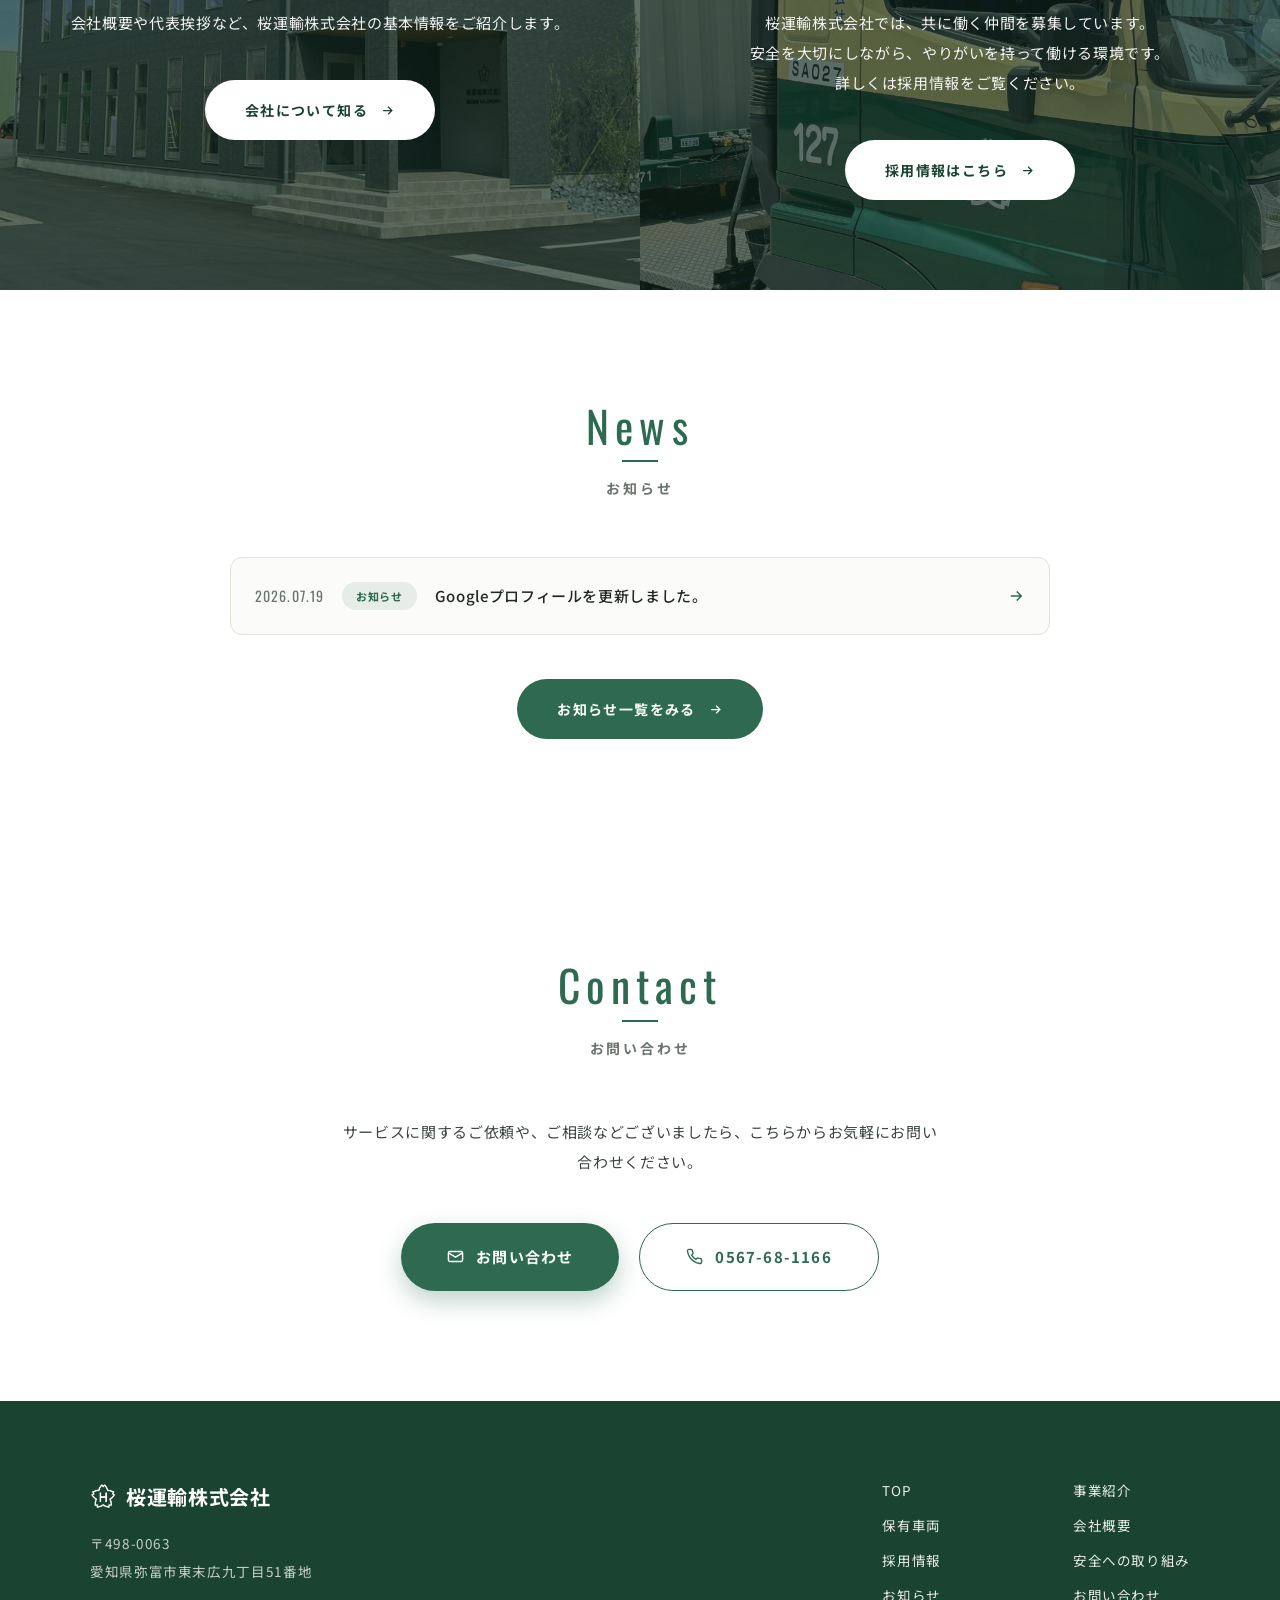
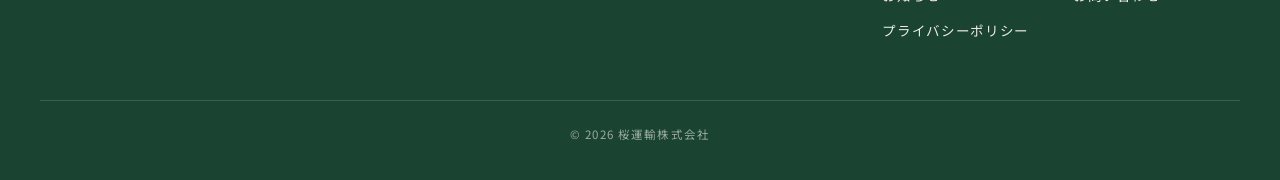
==== commit b5b5915d: "ハンバーガーメニューをPCで非表示・1080px以下でのみ表示に修正 Co-Authored-By: Claude Fable 5 <noreply@anthropic.com>" ====
--- a/index.html
+++ b/index.html
@@ -134,10 +134,10 @@
 .gnav .cta span{position:relative;z-index:1}
 .gnav .cta::before{content:"";position:absolute;inset:0;background:var(--green-deep);transform:scaleX(0);transform-origin:right;transition:transform .4s cubic-bezier(.22,1,.36,1)}
 .gnav .cta:hover::before{transform:scaleX(1);transform-origin:left}
-@media(max-width:1080px){.gnav a:not(.cta){display:none}}
+@media(max-width:1080px){.gnav a:not(.cta){display:none}.menu-btn{display:grid}}
 
 /* ============ ハンバーガーメニュー（全画面ドロワー） ============ */
-.menu-btn{width:76px;height:100%;flex:0 0 auto;background:var(--green-deep);border:none;cursor:pointer;position:relative;z-index:210;display:grid;place-items:center}
+.menu-btn{width:76px;height:100%;flex:0 0 auto;background:var(--green-deep);border:none;cursor:pointer;position:relative;z-index:210;display:none;place-items:center}
 .menu-btn .bars{width:26px;height:18px;position:relative}
 .menu-btn .bars span{position:absolute;left:0;width:100%;height:2px;background:#fff;border-radius:2px;transition:transform .35s cubic-bezier(.22,1,.36,1),opacity .25s,top .35s}
 .menu-btn .bars span:nth-child(1){top:0}
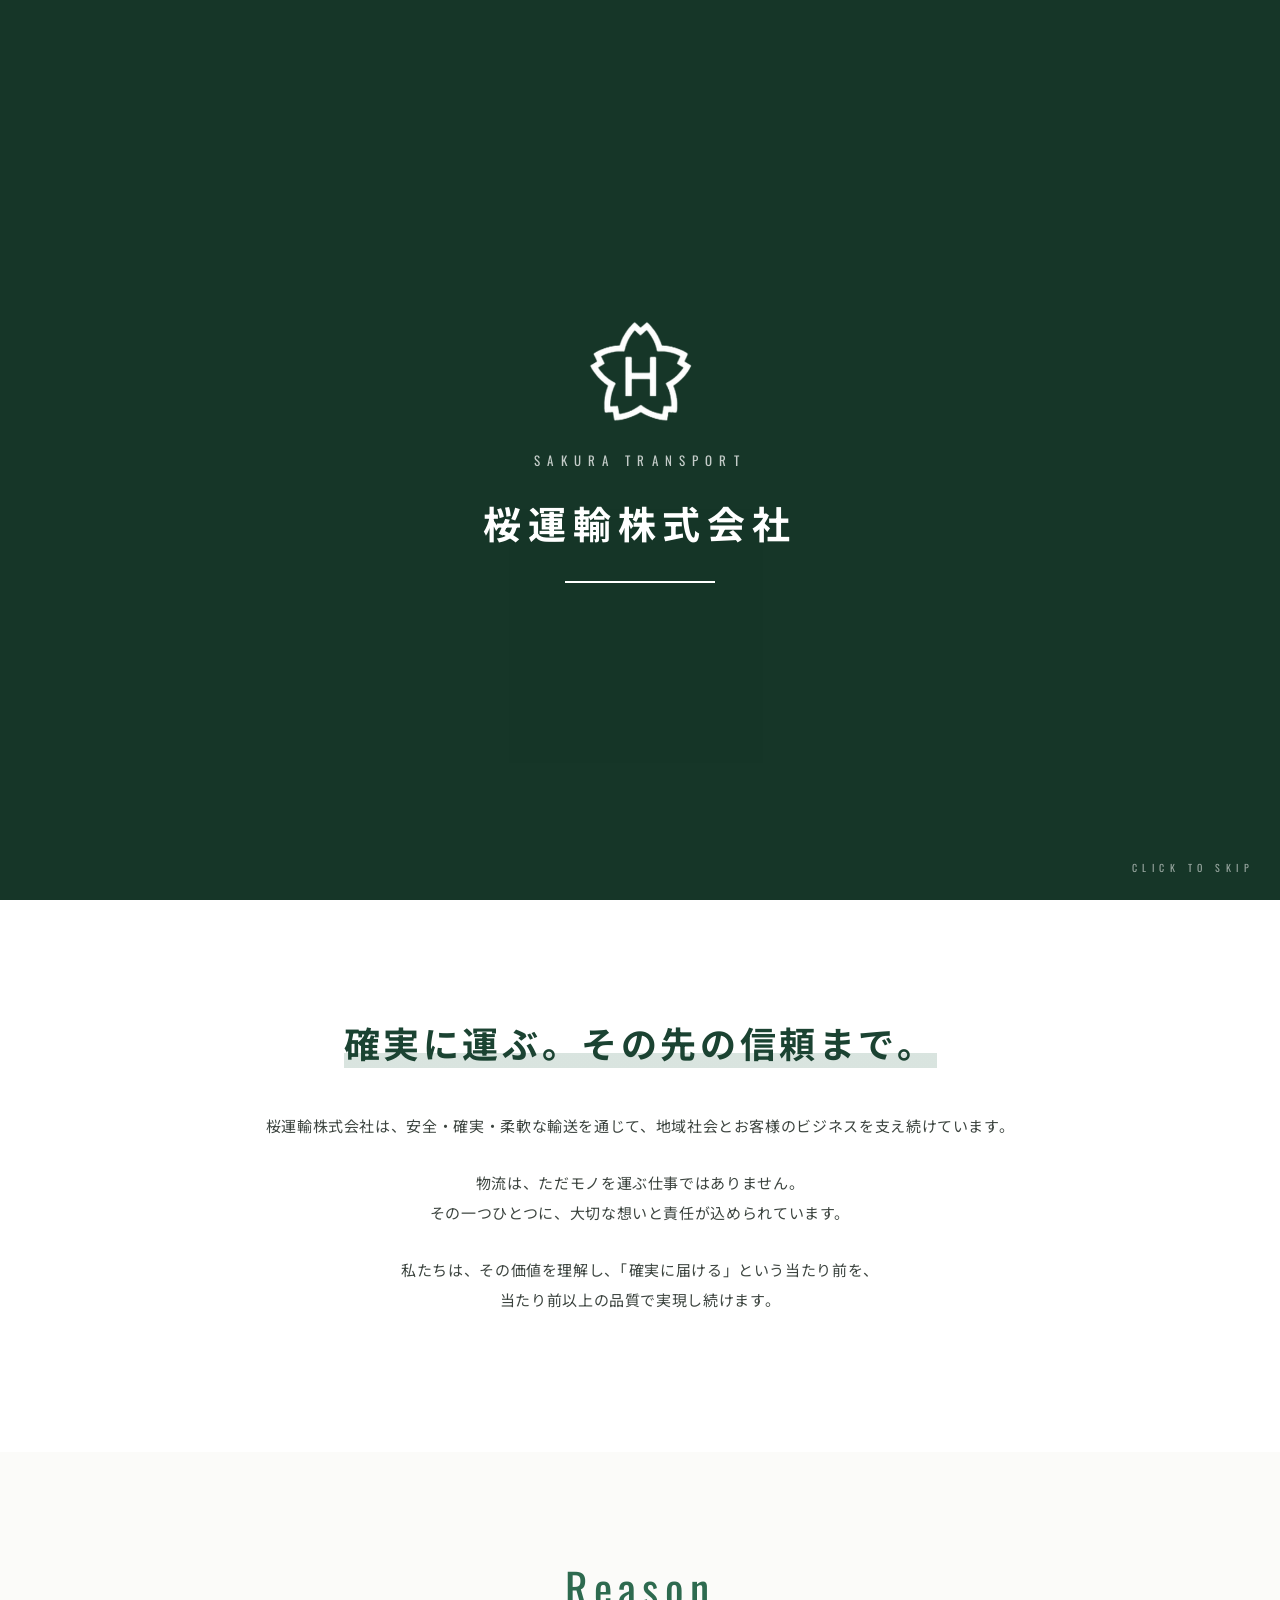
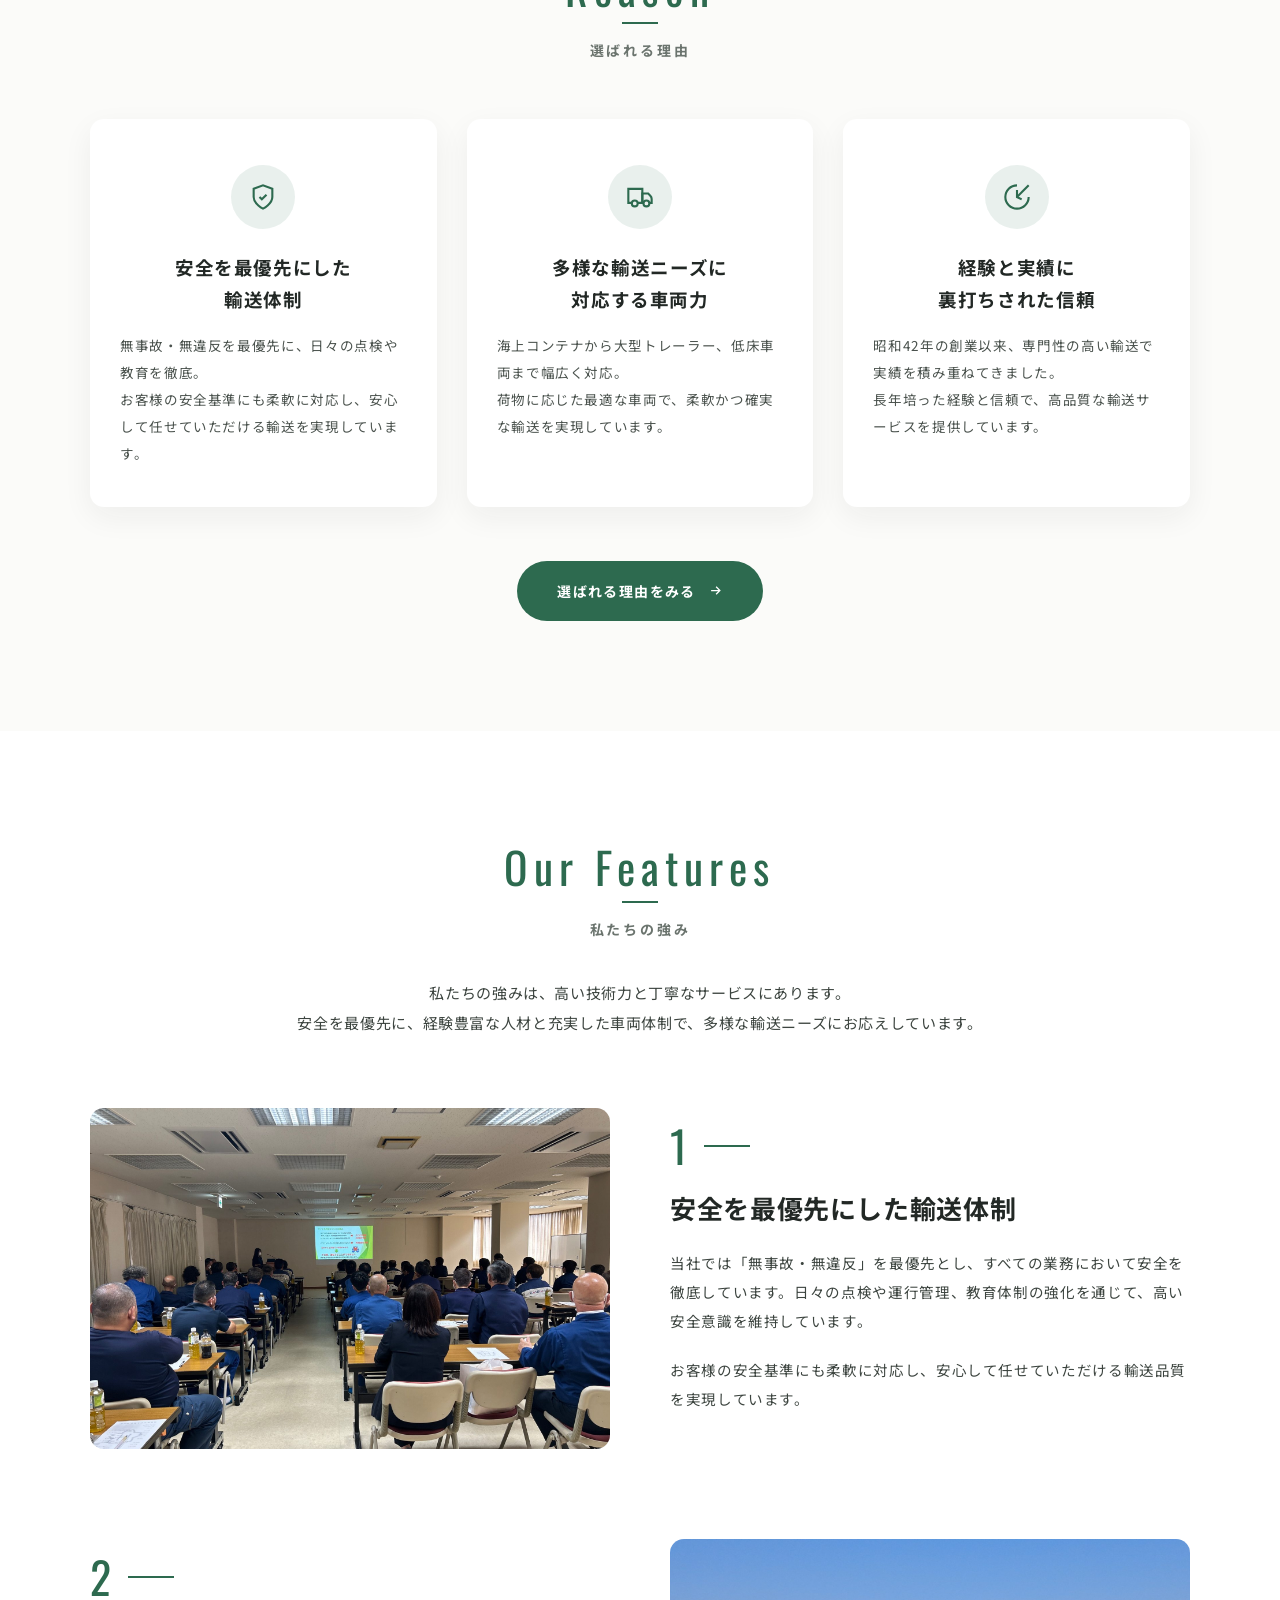
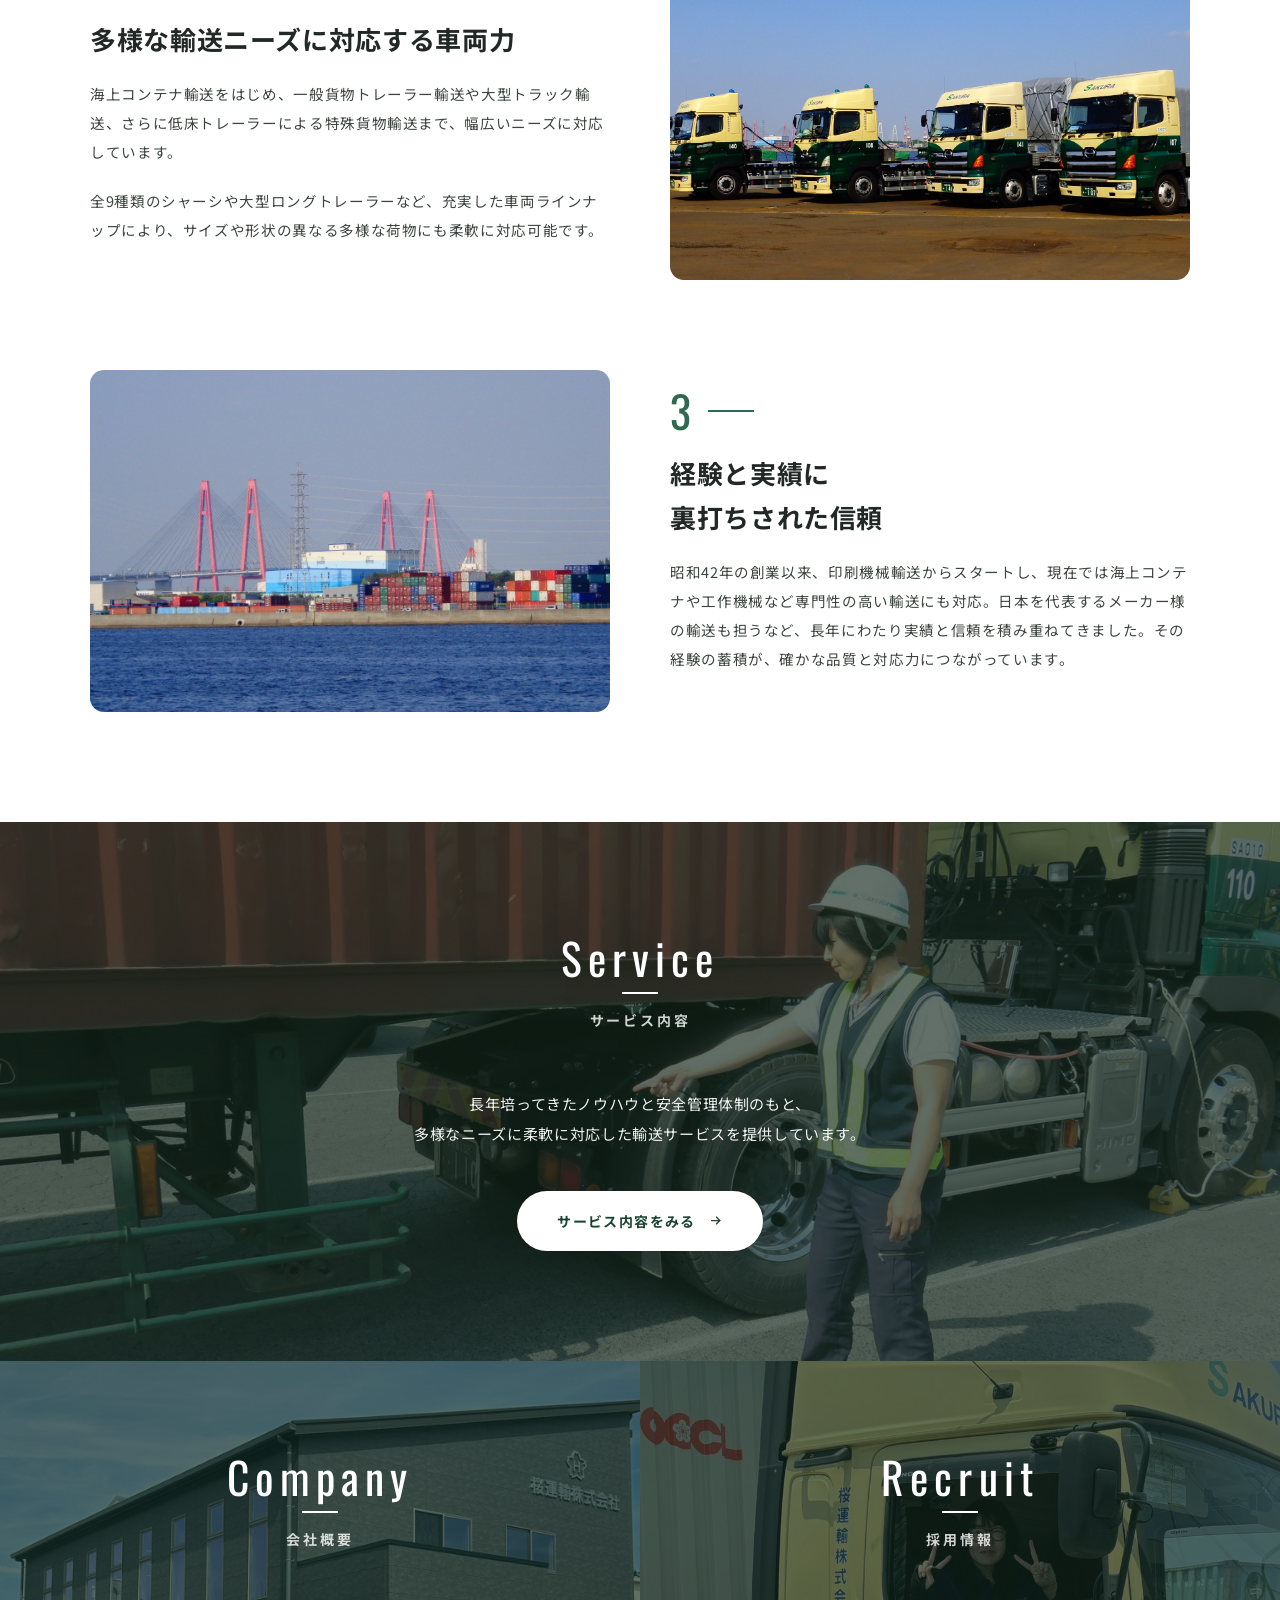
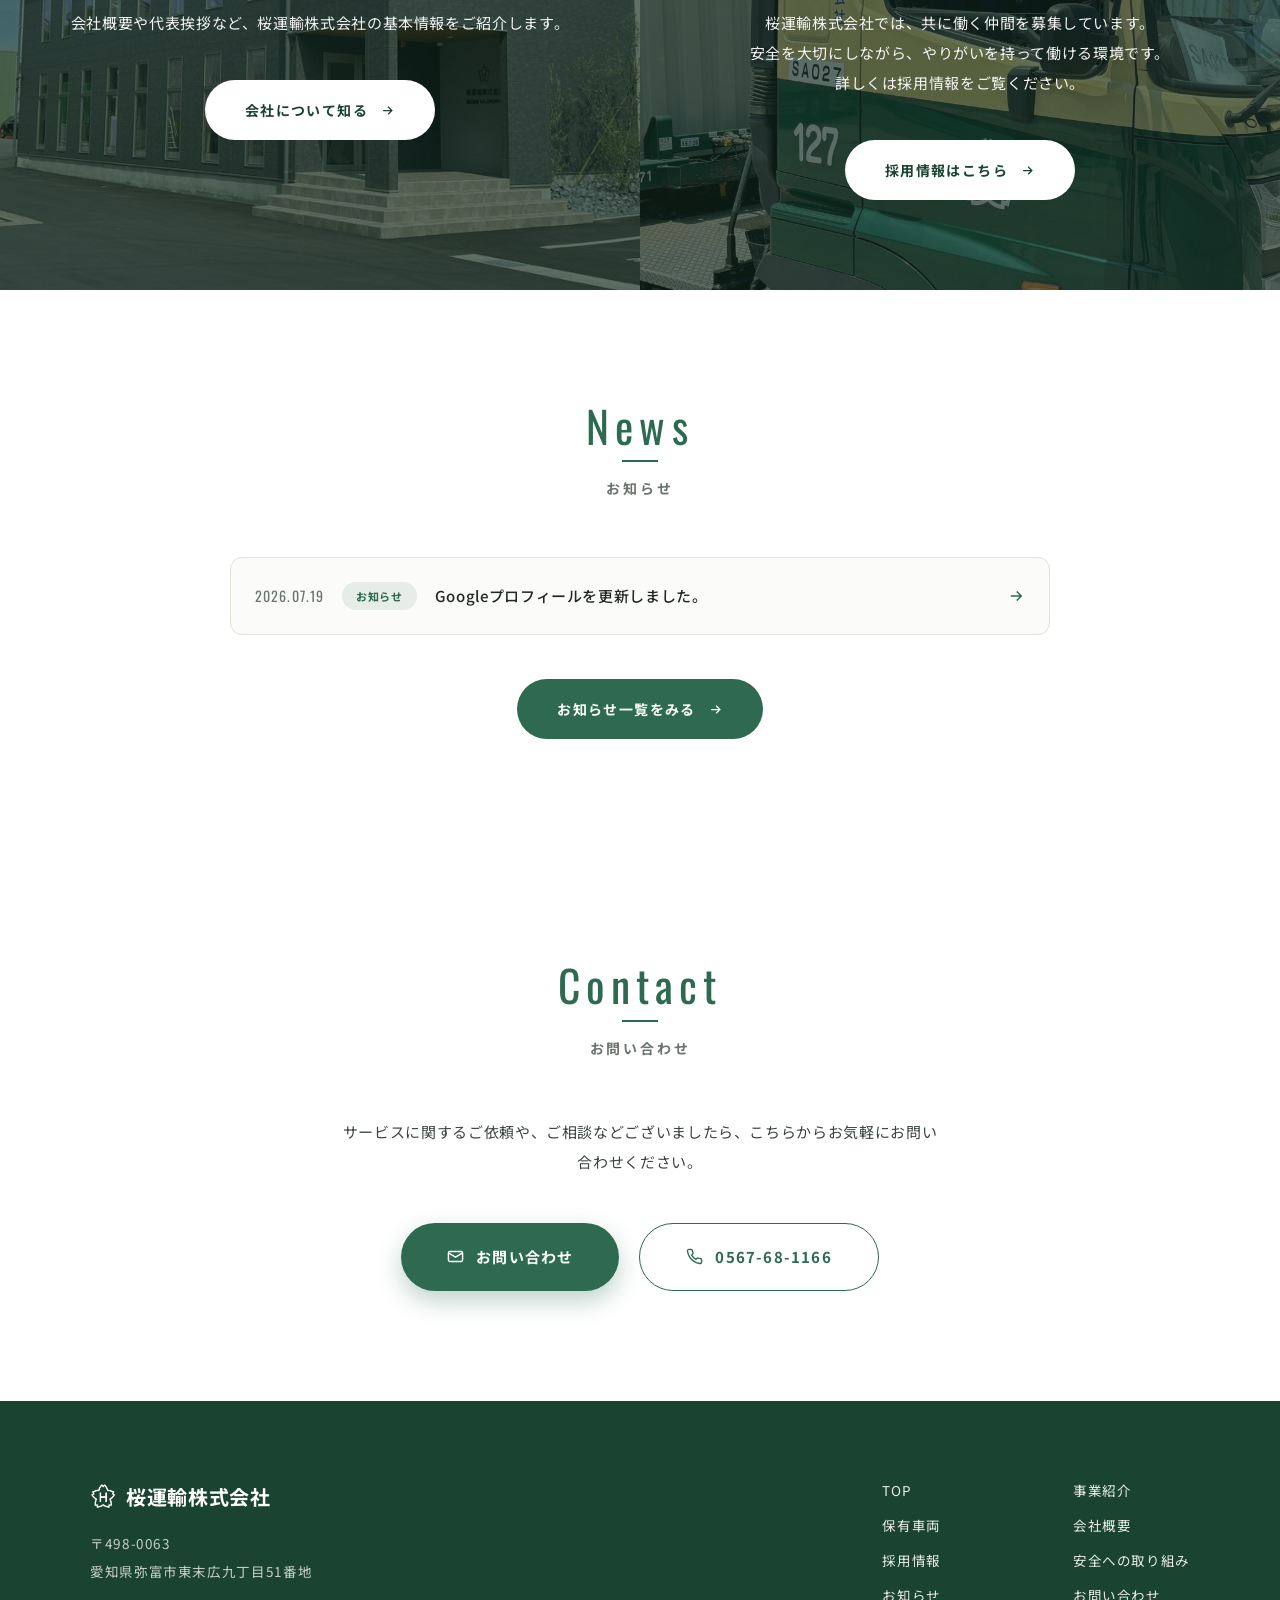
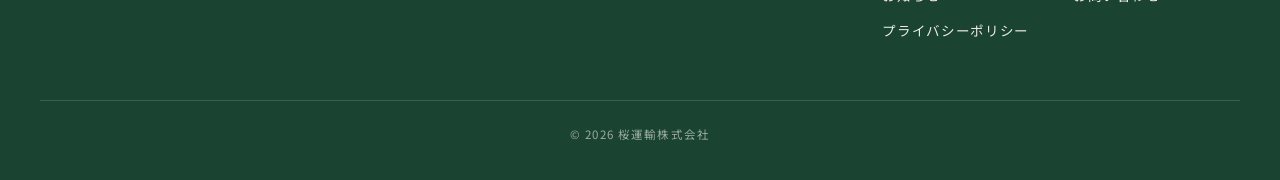
==== commit 4d8f0f86: "ハンバーガーメニューがスマホ・タブレットでも消える不具合を修正 前回の修正で .menu-btn{display:grid} をメディアクエリごと .menu-btn{display:none} より" ====
--- a/index.html
+++ b/index.html
@@ -134,7 +134,7 @@
 .gnav .cta span{position:relative;z-index:1}
 .gnav .cta::before{content:"";position:absolute;inset:0;background:var(--green-deep);transform:scaleX(0);transform-origin:right;transition:transform .4s cubic-bezier(.22,1,.36,1)}
 .gnav .cta:hover::before{transform:scaleX(1);transform-origin:left}
-@media(max-width:1080px){.gnav a:not(.cta){display:none}.menu-btn{display:grid}}
+@media(max-width:1080px){.gnav a:not(.cta){display:none}}
 
 /* ============ ハンバーガーメニュー（全画面ドロワー） ============ */
 .menu-btn{width:76px;height:100%;flex:0 0 auto;background:var(--green-deep);border:none;cursor:pointer;position:relative;z-index:210;display:none;place-items:center}
@@ -146,6 +146,9 @@
 body.menu-open .menu-btn .bars span:nth-child(1){top:8px;transform:rotate(45deg)}
 body.menu-open .menu-btn .bars span:nth-child(2){opacity:0}
 body.menu-open .menu-btn .bars span:nth-child(3){top:8px;transform:rotate(-45deg)}
+/* PCでは非表示。1080px以下（タブレット・スマホ）でのみ表示する。
+   この上書きは .menu-btn の display:none より後に書くこと（メディアクエリは詳細度を上げないため） */
+@media(max-width:1080px){.menu-btn{display:grid}}
 .mnav{position:fixed;inset:0;z-index:205;background:var(--green-deep);display:grid;place-items:center;opacity:0;pointer-events:none;transition:opacity .45s}
 body.menu-open .mnav{opacity:1;pointer-events:auto}
 .mnav nav{display:grid;grid-template-columns:repeat(2,auto);gap:30px 72px;font-size:18px;font-weight:700;color:#fff;letter-spacing:.06em}
